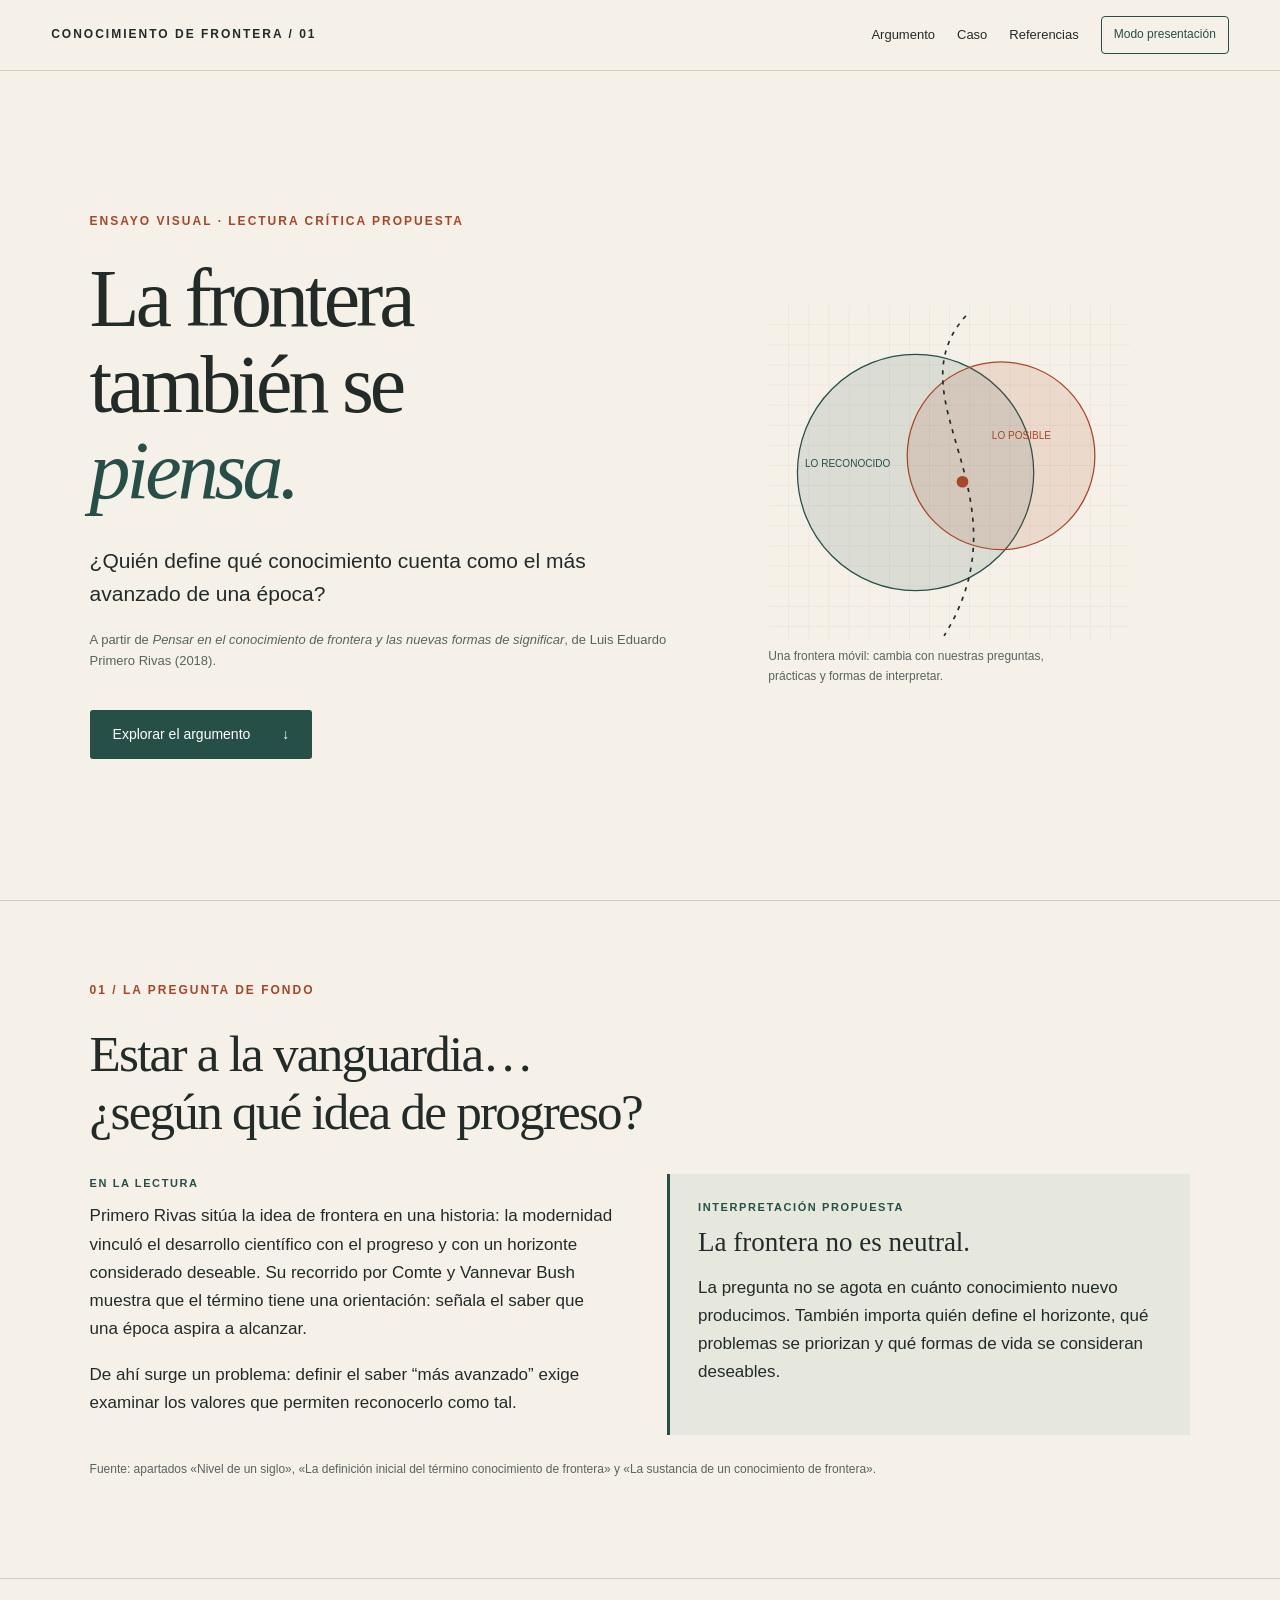
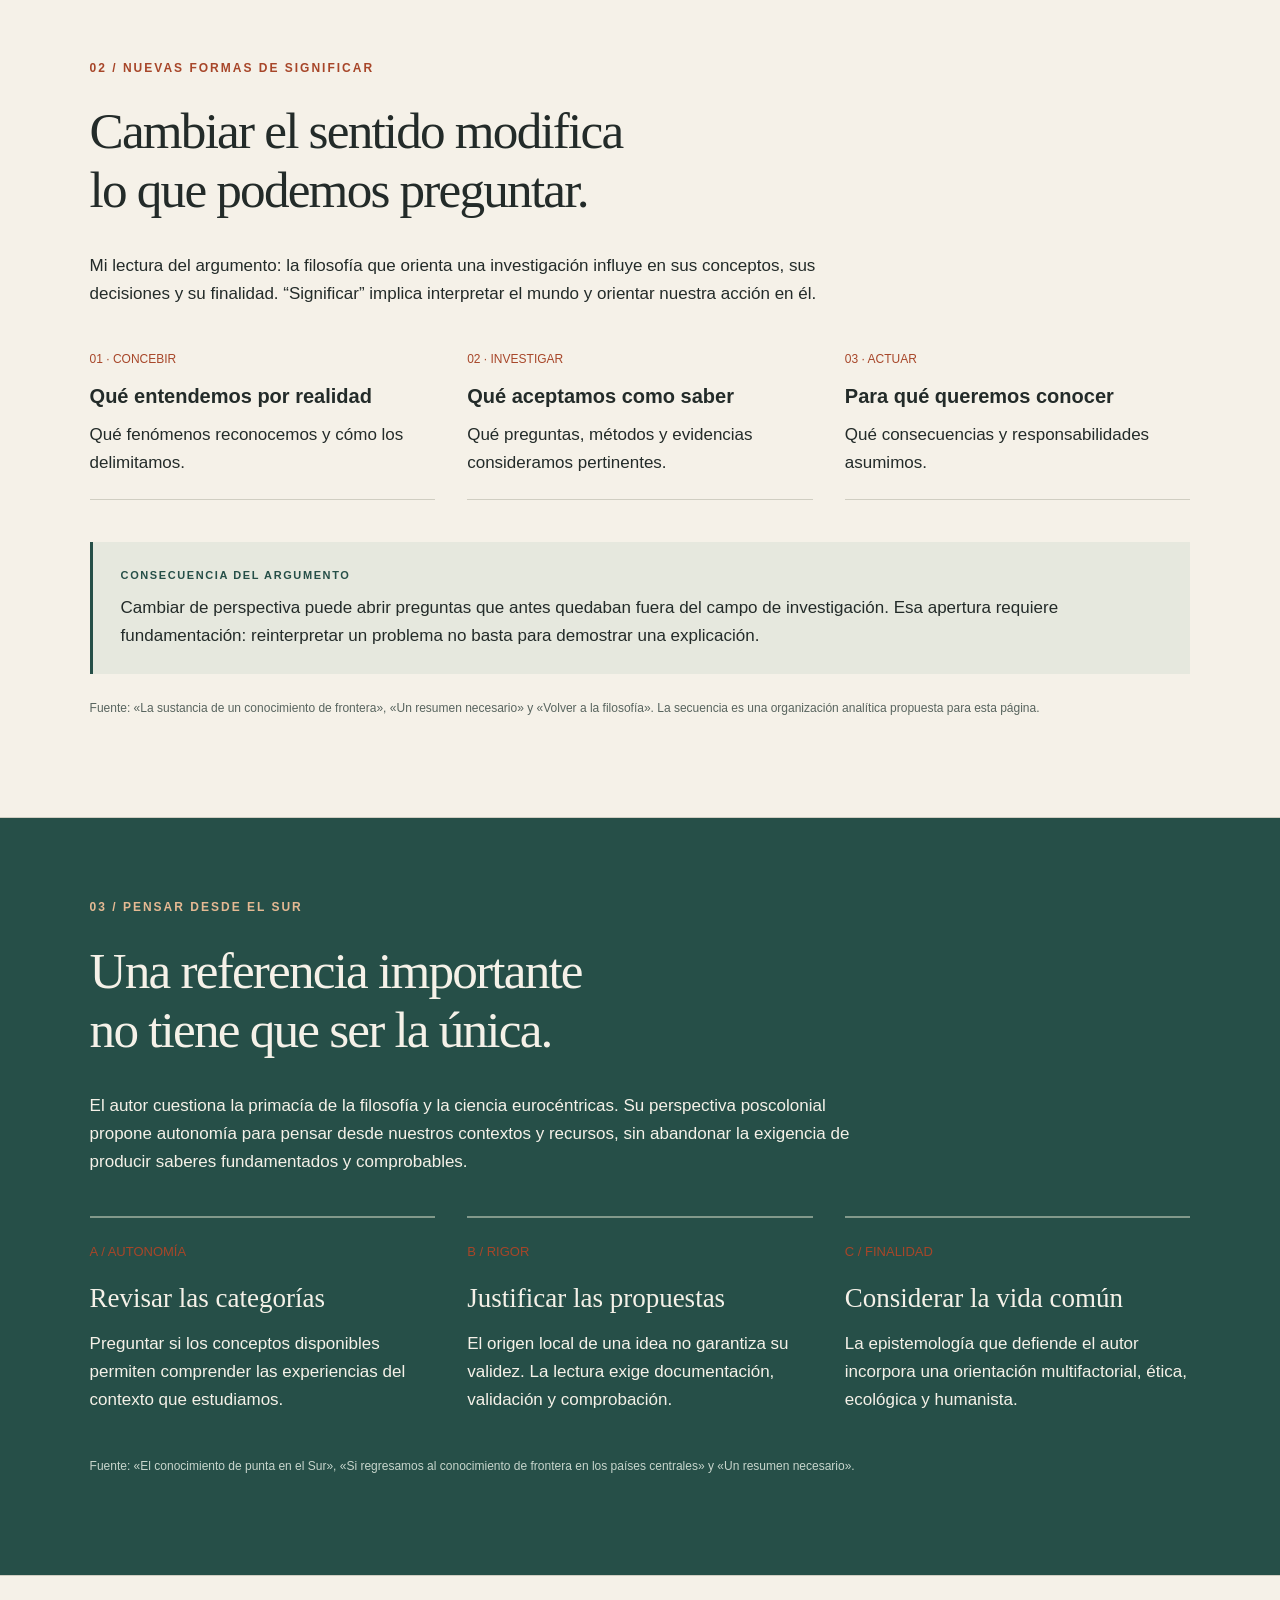
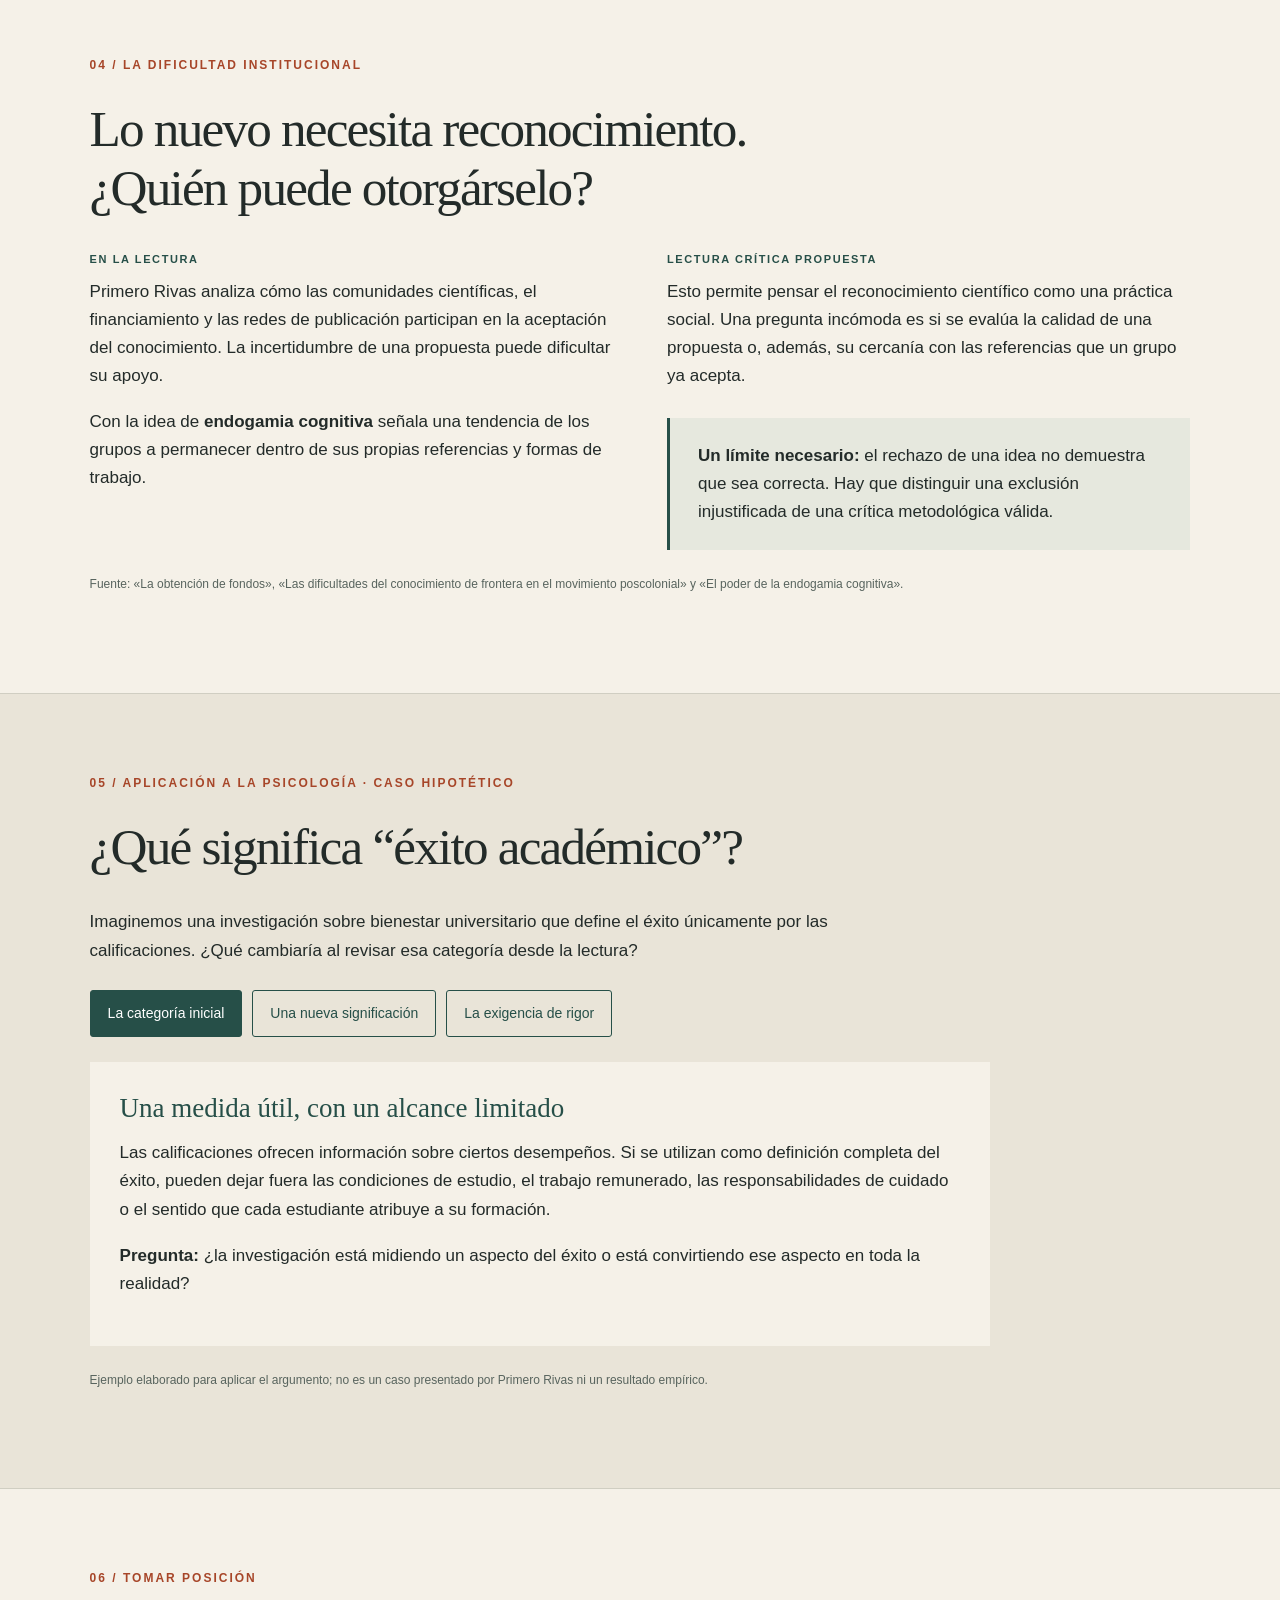
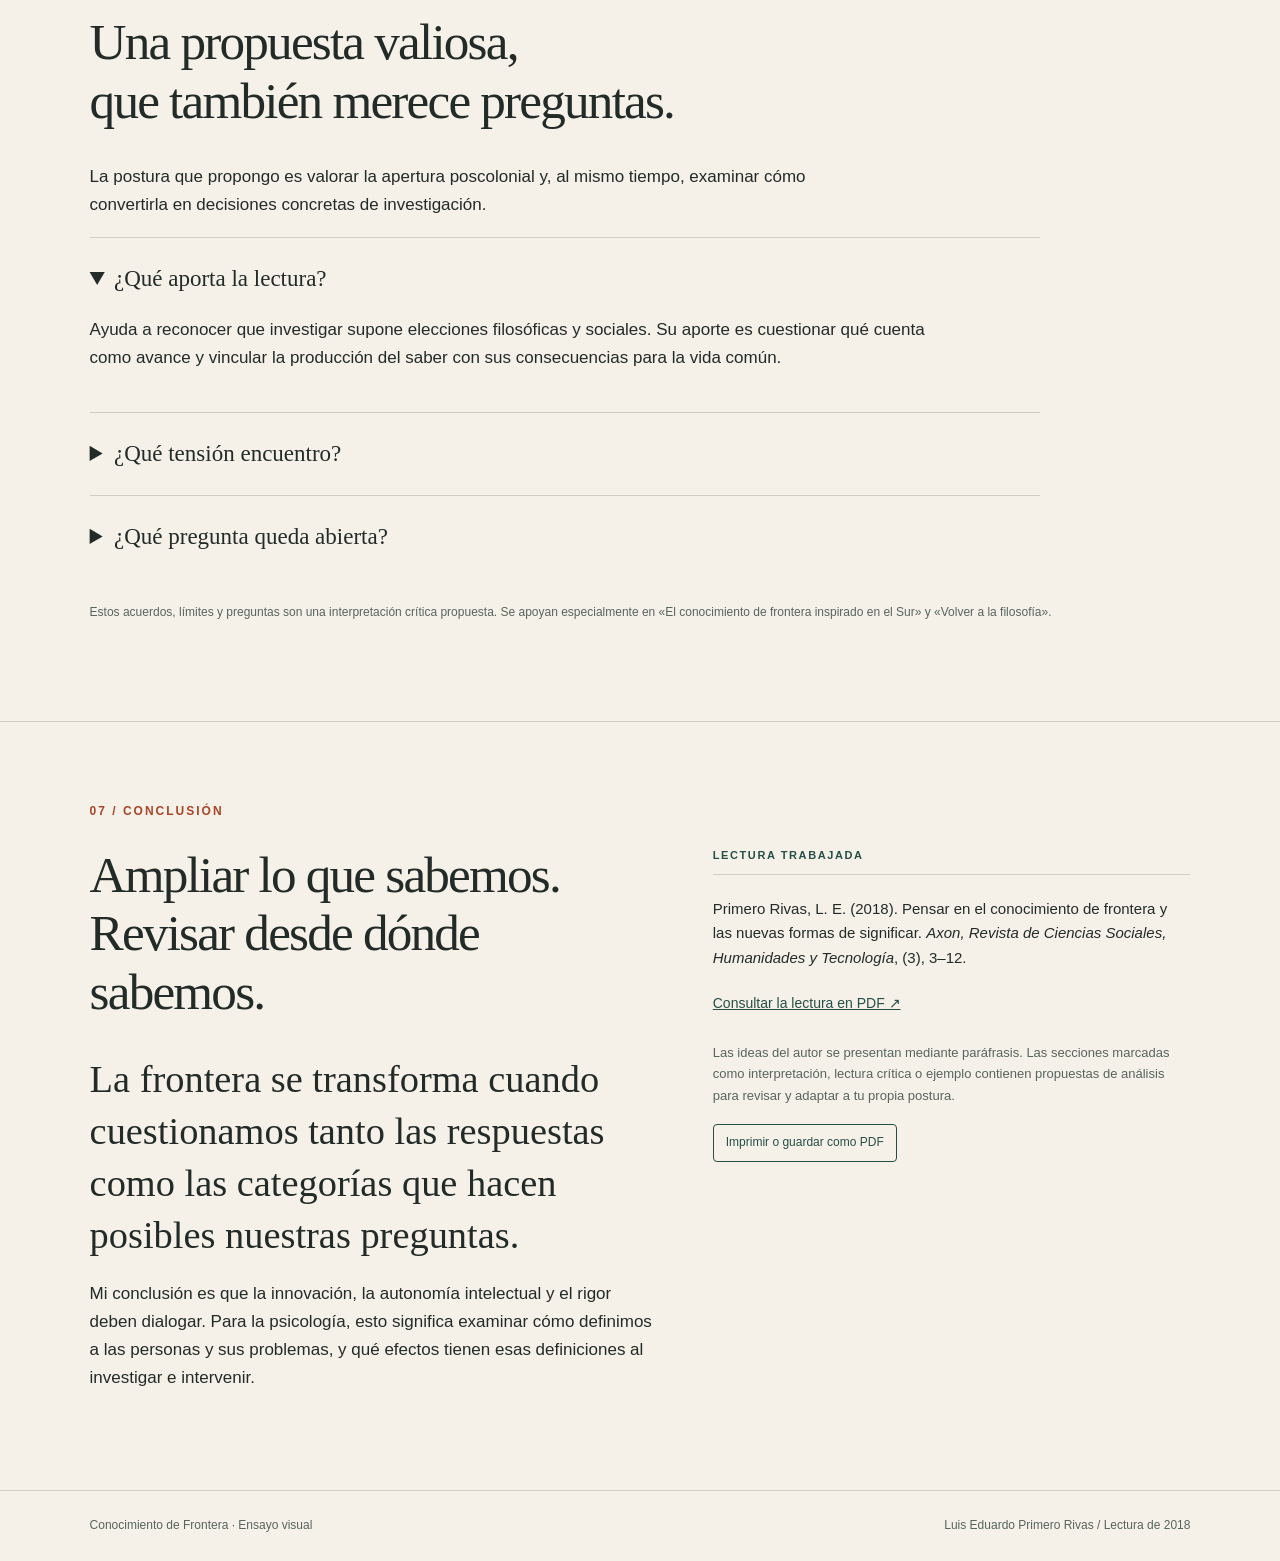
==== index.html @ 8c92943c "Add files via upload" ====
<!doctype html>
<html lang="es">
<head>
<meta charset="utf-8"><meta name="viewport" content="width=device-width,initial-scale=1">
<meta name="description" content="Ensayo visual y lectura crítica del artículo de Luis Eduardo Primero Rivas sobre el conocimiento de frontera y las nuevas formas de significar.">
<title>La frontera también se piensa · Conocimiento de Frontera</title>
<style>
:root{--paper:#f5f1e8;--ink:#232b29;--green:#264f48;--rust:#a74629;--line:#d0cec2;--muted:#58645e}*{box-sizing:border-box}html{scroll-behavior:smooth;scroll-padding-top:85px}body{margin:0;background:var(--paper);color:var(--ink);font-family:Arial,Helvetica,sans-serif;font-size:17px;line-height:1.65}button,a{-webkit-tap-highlight-color:transparent}a{color:inherit}button{font:inherit;cursor:pointer}button:focus-visible,a:focus-visible,summary:focus-visible{outline:3px solid var(--rust);outline-offset:5px}header{position:sticky;top:0;z-index:10;background:var(--paper);border-bottom:1px solid var(--line);padding:16px 4vw;display:flex;align-items:center;justify-content:space-between;gap:20px}.brand{font-size:12px;text-transform:uppercase;letter-spacing:2px;text-decoration:none;font-weight:bold}nav{display:flex;gap:22px;align-items:center;font-size:13px}nav a{text-decoration:none}nav a:hover{text-decoration:underline}button.small{border:1px solid var(--green);border-radius:4px;background:transparent;color:var(--green);font-size:12px;padding:8px 12px}main{max-width:1400px;margin:auto}section{padding:80px 7vw;border-bottom:1px solid var(--line);position:relative}.eyebrow{font-size:12px;letter-spacing:2px;text-transform:uppercase;color:var(--rust);font-weight:bold;margin:0 0 24px}.hero{display:grid;grid-template-columns:1.2fr 1fr;gap:40px;min-height:calc(100vh - 70px);align-items:center}.hero h1{font-family:Georgia,serif;font-size:clamp(56px,6.4vw,94px);font-weight:normal;letter-spacing:-4px;line-height:1.05;margin:0 0 30px}.hero h1 em{color:var(--green)}.lead{font-size:21px;line-height:1.6;max-width:650px}.meta{font-size:13px;color:var(--muted);max-width:620px}.start{display:inline-flex;align-items:center;gap:32px;text-decoration:none;background:var(--green);color:white;padding:13px 23px;border-radius:3px;margin-top:20px;font-size:14px}.visual{position:relative;aspect-ratio:1/1;display:flex;align-items:center;justify-content:center}.visual svg{width:100%;height:auto}.visual figcaption{position:absolute;bottom:0;left:5%;font-size:12px;max-width:280px;color:var(--muted)}h2{font-family:Georgia,serif;font-size:clamp(35px,4vw,57px);font-weight:normal;letter-spacing:-1.8px;line-height:1.15;max-width:900px;margin:0 0 32px}h3{font-family:Georgia,serif;font-weight:normal;font-size:27px;line-height:1.25;margin:0 0 14px}p{margin:0 0 18px}.intro{max-width:760px}.two{display:grid;grid-template-columns:1fr 1fr;gap:54px}.three{display:grid;grid-template-columns:repeat(3,1fr);gap:32px;margin-top:40px}.block{padding-top:23px;border-top:2px solid var(--green)}.block .num{font-size:13px;color:var(--rust);display:block;margin-bottom:20px}.analysis{background:#e6e8de;padding:24px 28px;border-left:3px solid var(--green);margin-top:28px}.tag{font-size:11px;letter-spacing:1.6px;text-transform:uppercase;font-weight:bold;color:var(--green);display:block;margin-bottom:10px}.cite{font-size:12px;color:var(--muted);margin-top:25px}.dark{background:var(--green);color:var(--paper)}.dark .eyebrow,.dark .tag{color:#e5b993}.dark .cite{color:#c7d5cc}.dark h2{max-width:950px}.dark .block{border-color:#82998b}.argument{font-family:Georgia,serif;font-size:clamp(27px,3vw,43px);line-height:1.35;max-width:950px}.flow{display:grid;grid-template-columns:repeat(3,1fr);gap:32px;margin:42px 0}.flow div{border-bottom:1px solid var(--line);padding-bottom:22px}.flow span{display:block;color:var(--rust);font-size:12px;margin-bottom:10px}.flow strong{font-size:20px;display:block;margin-bottom:8px}.case{background:#e9e4d8}.tabs{display:flex;gap:10px;flex-wrap:wrap;margin:25px 0}.tabs button{border:1px solid var(--green);background:transparent;padding:11px 17px;color:var(--green);border-radius:3px;font-size:14px}.tabs button[aria-selected=true]{background:var(--green);color:white}.panel{background:var(--paper);padding:30px;min-height:225px;max-width:900px}.panel h3{color:var(--green)}details{border-top:1px solid var(--line);padding:22px 0;max-width:950px}summary{cursor:pointer;font-family:Georgia,serif;font-size:23px}details p{margin-top:18px;max-width:850px}.closing{display:grid;grid-template-columns:1.2fr 1fr;gap:50px}.reference{font-size:15px;border-top:1px solid var(--line);padding-top:22px}.download{font-size:14px;color:var(--green)}footer{padding:25px 7vw;display:flex;justify-content:space-between;font-size:12px;color:var(--muted)}.controls{position:fixed;bottom:20px;right:22px;display:none;align-items:center;gap:15px;background:var(--ink);color:white;padding:8px;border-radius:5px;z-index:20;font-size:13px}.controls button{background:transparent;color:white;border:1px solid #65726b;padding:6px 12px;border-radius:3px}.presentation section{display:none;min-height:calc(100vh - 70px);border-bottom:0}.presentation section.active{display:block}.presentation section.hero.active{display:grid}.presentation .controls{display:flex}.presentation footer{display:none}@media(max-width:800px){header{padding:12px 5vw}nav a{display:none}.hero,.two,.three,.flow,.closing{grid-template-columns:1fr}.hero{padding-top:50px;gap:12px}.hero h1{letter-spacing:-2px}.visual{max-width:340px;margin:0 auto;width:100%}section{padding:55px 6vw}.three,.two{gap:27px}.flow{gap:18px}.lead{font-size:19px}.presentation section.hero.active{display:block}.presentation section{padding-bottom:100px}h2{letter-spacing:-1px}footer{display:block}footer span{display:block}}@media(prefers-reduced-motion:reduce){html{scroll-behavior:auto}}@media print{header,.controls,.tabs,footer,.start{display:none!important}section,.presentation section{display:block!important;min-height:0;break-inside:avoid;padding:25px 0;background:white!important;color:black!important}.hero,.presentation section.hero.active{display:block!important}.visual{display:none}body{background:white;font-size:12pt}.panel{min-height:0}.dark .cite,.dark .eyebrow{color:black}h1{font-size:40pt!important}h2{font-size:26pt}details p{display:block}.closing{display:block}}
</style>
</head>
<body>
<header><a class="brand" href="#inicio">Conocimiento de Frontera / 01</a><nav aria-label="Navegación principal"><a href="#pregunta">Argumento</a><a href="#caso">Caso</a><a href="#cierre">Referencias</a><button class="small" id="mode" aria-pressed="false">Modo presentación</button></nav></header>
<main>
<section class="hero active" id="inicio" aria-labelledby="title"><div><p class="eyebrow">Ensayo visual · Lectura crítica propuesta</p><h1 id="title">La frontera<br>también se<br><em>piensa.</em></h1><p class="lead">¿Quién define qué conocimiento cuenta como el más avanzado de una época?</p><p class="meta">A partir de <em>Pensar en el conocimiento de frontera y las nuevas formas de significar</em>, de Luis Eduardo Primero Rivas (2018).</p><a class="start" href="#pregunta">Explorar el argumento <span aria-hidden="true">↓</span></a></div><figure class="visual"><svg viewBox="0 0 480 480" role="img" aria-label="Dos campos de conocimiento se superponen y atraviesan una frontera móvil"><defs><pattern id="grid" width="24" height="24" patternUnits="userSpaceOnUse"><path d="M 24 0 L 0 0 0 24" fill="none" stroke="#d9d5ca" stroke-width=".8"/></pattern></defs><rect x="25" y="25" width="430" height="400" fill="url(#grid)"/><circle cx="200" cy="225" r="141" fill="#264f48" fill-opacity=".12" stroke="#264f48" stroke-width="1.5"/><circle cx="302" cy="205" r="112" fill="#a74629" fill-opacity=".14" stroke="#a74629" stroke-width="1.5"/><path d="M260 38 C170 138 338 252 234 420" fill="none" stroke="#232b29" stroke-width="2" stroke-dasharray="5 7"/><circle cx="256" cy="236" r="7" fill="#a74629"/><text x="68" y="218" font-family="Arial" font-size="12" fill="#264f48">LO RECONOCIDO</text><text x="291" y="185" font-family="Arial" font-size="12" fill="#a74629">LO POSIBLE</text></svg><figcaption>Una frontera móvil: cambia con nuestras preguntas, prácticas y formas de interpretar.</figcaption></figure></section>
<section id="pregunta"><p class="eyebrow">01 / La pregunta de fondo</p><h2>Estar a la vanguardia…<br>¿según qué idea de progreso?</h2><div class="two"><div><span class="tag">En la lectura</span><p>Primero Rivas sitúa la idea de frontera en una historia: la modernidad vinculó el desarrollo científico con el progreso y con un horizonte considerado deseable. Su recorrido por Comte y Vannevar Bush muestra que el término tiene una orientación: señala el saber que una época aspira a alcanzar.</p><p>De ahí surge un problema: definir el saber “más avanzado” exige examinar los valores que permiten reconocerlo como tal.</p></div><div class="analysis" style="margin-top:0"><span class="tag">Interpretación propuesta</span><h3>La frontera no es neutral.</h3><p>La pregunta no se agota en cuánto conocimiento nuevo producimos. También importa quién define el horizonte, qué problemas se priorizan y qué formas de vida se consideran deseables.</p></div></div><p class="cite">Fuente: apartados «Nivel de un siglo», «La definición inicial del término conocimiento de frontera» y «La sustancia de un conocimiento de frontera».</p></section>
<section id="significar"><p class="eyebrow">02 / Nuevas formas de significar</p><h2>Cambiar el sentido modifica<br>lo que podemos preguntar.</h2><p class="intro">Mi lectura del argumento: la filosofía que orienta una investigación influye en sus conceptos, sus decisiones y su finalidad. “Significar” implica interpretar el mundo y orientar nuestra acción en él.</p><div class="flow"><div><span>01 · CONCEBIR</span><strong>Qué entendemos por realidad</strong>Qué fenómenos reconocemos y cómo los delimitamos.</div><div><span>02 · INVESTIGAR</span><strong>Qué aceptamos como saber</strong>Qué preguntas, métodos y evidencias consideramos pertinentes.</div><div><span>03 · ACTUAR</span><strong>Para qué queremos conocer</strong>Qué consecuencias y responsabilidades asumimos.</div></div><div class="analysis"><span class="tag">Consecuencia del argumento</span><p style="margin:0">Cambiar de perspectiva puede abrir preguntas que antes quedaban fuera del campo de investigación. Esa apertura requiere fundamentación: reinterpretar un problema no basta para demostrar una explicación.</p></div><p class="cite">Fuente: «La sustancia de un conocimiento de frontera», «Un resumen necesario» y «Volver a la filosofía». La secuencia es una organización analítica propuesta para esta página.</p></section>
<section class="dark" id="sur"><p class="eyebrow">03 / Pensar desde el Sur</p><h2>Una referencia importante<br>no tiene que ser la única.</h2><p class="intro">El autor cuestiona la primacía de la filosofía y la ciencia eurocéntricas. Su perspectiva poscolonial propone autonomía para pensar desde nuestros contextos y recursos, sin abandonar la exigencia de producir saberes fundamentados y comprobables.</p><div class="three"><div class="block"><span class="num">A / AUTONOMÍA</span><h3>Revisar las categorías</h3><p>Preguntar si los conceptos disponibles permiten comprender las experiencias del contexto que estudiamos.</p></div><div class="block"><span class="num">B / RIGOR</span><h3>Justificar las propuestas</h3><p>El origen local de una idea no garantiza su validez. La lectura exige documentación, validación y comprobación.</p></div><div class="block"><span class="num">C / FINALIDAD</span><h3>Considerar la vida común</h3><p>La epistemología que defiende el autor incorpora una orientación multifactorial, ética, ecológica y humanista.</p></div></div><p class="cite">Fuente: «El conocimiento de punta en el Sur», «Si regresamos al conocimiento de frontera en los países centrales» y «Un resumen necesario».</p></section>
<section id="poder"><p class="eyebrow">04 / La dificultad institucional</p><h2>Lo nuevo necesita reconocimiento.<br>¿Quién puede otorgárselo?</h2><div class="two"><div><span class="tag">En la lectura</span><p>Primero Rivas analiza cómo las comunidades científicas, el financiamiento y las redes de publicación participan en la aceptación del conocimiento. La incertidumbre de una propuesta puede dificultar su apoyo.</p><p>Con la idea de <strong>endogamia cognitiva</strong> señala una tendencia de los grupos a permanecer dentro de sus propias referencias y formas de trabajo.</p></div><div><span class="tag">Lectura crítica propuesta</span><p>Esto permite pensar el reconocimiento científico como una práctica social. Una pregunta incómoda es si se evalúa la calidad de una propuesta o, además, su cercanía con las referencias que un grupo ya acepta.</p><div class="analysis"><p style="margin:0"><strong>Un límite necesario:</strong> el rechazo de una idea no demuestra que sea correcta. Hay que distinguir una exclusión injustificada de una crítica metodológica válida.</p></div></div></div><p class="cite">Fuente: «La obtención de fondos», «Las dificultades del conocimiento de frontera en el movimiento poscolonial» y «El poder de la endogamia cognitiva».</p></section>
<section class="case" id="caso"><p class="eyebrow">05 / Aplicación a la psicología · Caso hipotético</p><h2>¿Qué significa “éxito académico”?</h2><p class="intro">Imaginemos una investigación sobre bienestar universitario que define el éxito únicamente por las calificaciones. ¿Qué cambiaría al revisar esa categoría desde la lectura?</p><div class="tabs" role="tablist" aria-label="Perspectivas para analizar el caso"><button role="tab" id="tab-0" aria-selected="true" aria-controls="case-panel" data-tab="0">La categoría inicial</button><button role="tab" id="tab-1" aria-selected="false" aria-controls="case-panel" tabindex="-1" data-tab="1">Una nueva significación</button><button role="tab" id="tab-2" aria-selected="false" aria-controls="case-panel" tabindex="-1" data-tab="2">La exigencia de rigor</button></div><div class="panel" id="case-panel" role="tabpanel" aria-labelledby="tab-0" tabindex="0"><h3>Una medida útil, con un alcance limitado</h3><p>Las calificaciones ofrecen información sobre ciertos desempeños. Si se utilizan como definición completa del éxito, pueden dejar fuera las condiciones de estudio, el trabajo remunerado, las responsabilidades de cuidado o el sentido que cada estudiante atribuye a su formación.</p><p><strong>Pregunta:</strong> ¿la investigación está midiendo un aspecto del éxito o está convirtiendo ese aspecto en toda la realidad?</p></div><p class="cite">Ejemplo elaborado para aplicar el argumento; no es un caso presentado por Primero Rivas ni un resultado empírico.</p></section>
<section id="critica"><p class="eyebrow">06 / Tomar posición</p><h2>Una propuesta valiosa,<br>que también merece preguntas.</h2><p class="intro">La postura que propongo es valorar la apertura poscolonial y, al mismo tiempo, examinar cómo convertirla en decisiones concretas de investigación.</p><details open><summary>¿Qué aporta la lectura?</summary><p>Ayuda a reconocer que investigar supone elecciones filosóficas y sociales. Su aporte es cuestionar qué cuenta como avance y vincular la producción del saber con sus consecuencias para la vida común.</p></details><details><summary>¿Qué tensión encuentro?</summary><p>La oposición entre eurocentrismo y perspectiva poscolonial puede ser útil para señalar relaciones de poder. Sin embargo, conviene preguntarse si describe toda la diversidad de prácticas científicas. El origen geográfico de una propuesta no basta para establecer su rigor ni su responsabilidad ética.</p></details><details><summary>¿Qué pregunta queda abierta?</summary><p>¿Cómo traducir una epistemología multifactorial y humanista en criterios observables para elegir métodos, evaluar resultados y justificar una intervención psicológica? La orientación ética debe acompañarse de procedimientos explícitos.</p></details><p class="cite">Estos acuerdos, límites y preguntas son una interpretación crítica propuesta. Se apoyan especialmente en «El conocimiento de frontera inspirado en el Sur» y «Volver a la filosofía».</p></section>
<section id="cierre"><p class="eyebrow">07 / Conclusión</p><div class="closing"><div><h2>Ampliar lo que sabemos.<br>Revisar desde dónde sabemos.</h2><p class="argument">La frontera se transforma cuando cuestionamos tanto las respuestas como las categorías que hacen posibles nuestras preguntas.</p><p>Mi conclusión es que la innovación, la autonomía intelectual y el rigor deben dialogar. Para la psicología, esto significa examinar cómo definimos a las personas y sus problemas, y qué efectos tienen esas definiciones al investigar e intervenir.</p></div><div><span class="tag">Lectura trabajada</span><p class="reference">Primero Rivas, L. E. (2018). Pensar en el conocimiento de frontera y las nuevas formas de significar. <em>Axon, Revista de Ciencias Sociales, Humanidades y Tecnología</em>, (3), 3–12.</p><a class="download" href="lectura-primero-rivas.pdf" target="_blank" rel="noopener">Consultar la lectura en PDF ↗</a><p class="meta" style="margin-top:25px">Las ideas del autor se presentan mediante paráfrasis. Las secciones marcadas como interpretación, lectura crítica o ejemplo contienen propuestas de análisis para revisar y adaptar a tu propia postura.</p><button class="small" onclick="window.print()">Imprimir o guardar como PDF</button></div></div></section>
</main><footer><span>Conocimiento de Frontera · Ensayo visual</span><span>Luis Eduardo Primero Rivas / Lectura de 2018</span></footer>
<div class="controls" aria-label="Controles de presentación"><button id="prev" aria-label="Sección anterior">←</button><span id="counter" aria-live="polite">1 / 8</span><button id="next" aria-label="Sección siguiente">→</button></div>
<script>
const sections=[...document.querySelectorAll('main>section')];let current=0;const mode=document.getElementById('mode');function show(i){current=Math.max(0,Math.min(sections.length-1,i));sections.forEach((s,n)=>s.classList.toggle('active',n===current));document.getElementById('counter').textContent=`${current+1} / ${sections.length}`;document.getElementById('prev').disabled=current===0;document.getElementById('next').disabled=current===sections.length-1;if(document.body.classList.contains('presentation'))window.scrollTo(0,0)}mode.addEventListener('click',()=>{const on=!document.body.classList.contains('presentation');if(on){let near=0;sections.forEach((s,n)=>{if(s.getBoundingClientRect().top<150)near=n});current=near}document.body.classList.toggle('presentation',on);mode.setAttribute('aria-pressed',String(on));mode.textContent=on?'Modo lectura':'Modo presentación';show(current);if(!on)sections[current].scrollIntoView()});document.getElementById('prev').onclick=()=>show(current-1);document.getElementById('next').onclick=()=>show(current+1);document.querySelectorAll('a[href^="#"]').forEach(a=>a.addEventListener('click',e=>{if(document.body.classList.contains('presentation')){const n=sections.findIndex(s=>'#'+s.id===a.getAttribute('href'));if(n>=0){e.preventDefault();show(n)}}}));document.addEventListener('keydown',e=>{if(!document.body.classList.contains('presentation')||e.target.closest('button,[role="tablist"],summary,input,textarea'))return;if(e.key==='ArrowRight'){e.preventDefault();show(current+1)}if(e.key==='ArrowLeft'){e.preventDefault();show(current-1)}if(e.key==='Escape')mode.click()});
const cases=[['Una medida útil, con un alcance limitado','Las calificaciones ofrecen información sobre ciertos desempeños. Si se utilizan como definición completa del éxito, pueden dejar fuera las condiciones de estudio, el trabajo remunerado, las responsabilidades de cuidado o el sentido que cada estudiante atribuye a su formación.','¿la investigación está midiendo un aspecto del éxito o está convirtiendo ese aspecto en toda la realidad?'],['Ampliar la categoría cambia la investigación','Una perspectiva situada podría examinar el rendimiento junto con las trayectorias, los apoyos disponibles, el bienestar y los proyectos de vida. Esto requiere escuchar a los estudiantes y explicitar qué relación tienen esas dimensiones con el problema.','¿qué experiencias se vuelven visibles cuando revisamos la definición de éxito?'],['Una perspectiva más amplia debe demostrar su utilidad','Incorporar más dimensiones exige definirlas, justificar los instrumentos y explicar cómo se analizarán. Escuchar experiencias locales y evaluar evidencias pueden formar parte de una misma investigación rigurosa.','¿cómo comprobaríamos que la nueva definición comprende mejor el fenómeno?']];const tabs=[...document.querySelectorAll('[data-tab]')];function selectTab(i){tabs.forEach((t,n)=>{t.setAttribute('aria-selected',String(n===i));t.tabIndex=n===i?0:-1});const p=document.getElementById('case-panel');p.setAttribute('aria-labelledby',`tab-${i}`);p.replaceChildren();const h=document.createElement('h3');h.textContent=cases[i][0];const body=document.createElement('p');body.textContent=cases[i][1];const question=document.createElement('p');const strong=document.createElement('strong');strong.textContent='Pregunta: ';question.append(strong,document.createTextNode(cases[i][2]));p.append(h,body,question)}tabs.forEach((t,i)=>{t.onclick=()=>selectTab(i);t.onkeydown=e=>{let n=i;if(e.key==='ArrowRight')n=(i+1)%3;else if(e.key==='ArrowLeft')n=(i+2)%3;else if(e.key==='Home')n=0;else if(e.key==='End')n=2;else return;e.preventDefault();selectTab(n);tabs[n].focus()}});show(0);
</script></body></html>
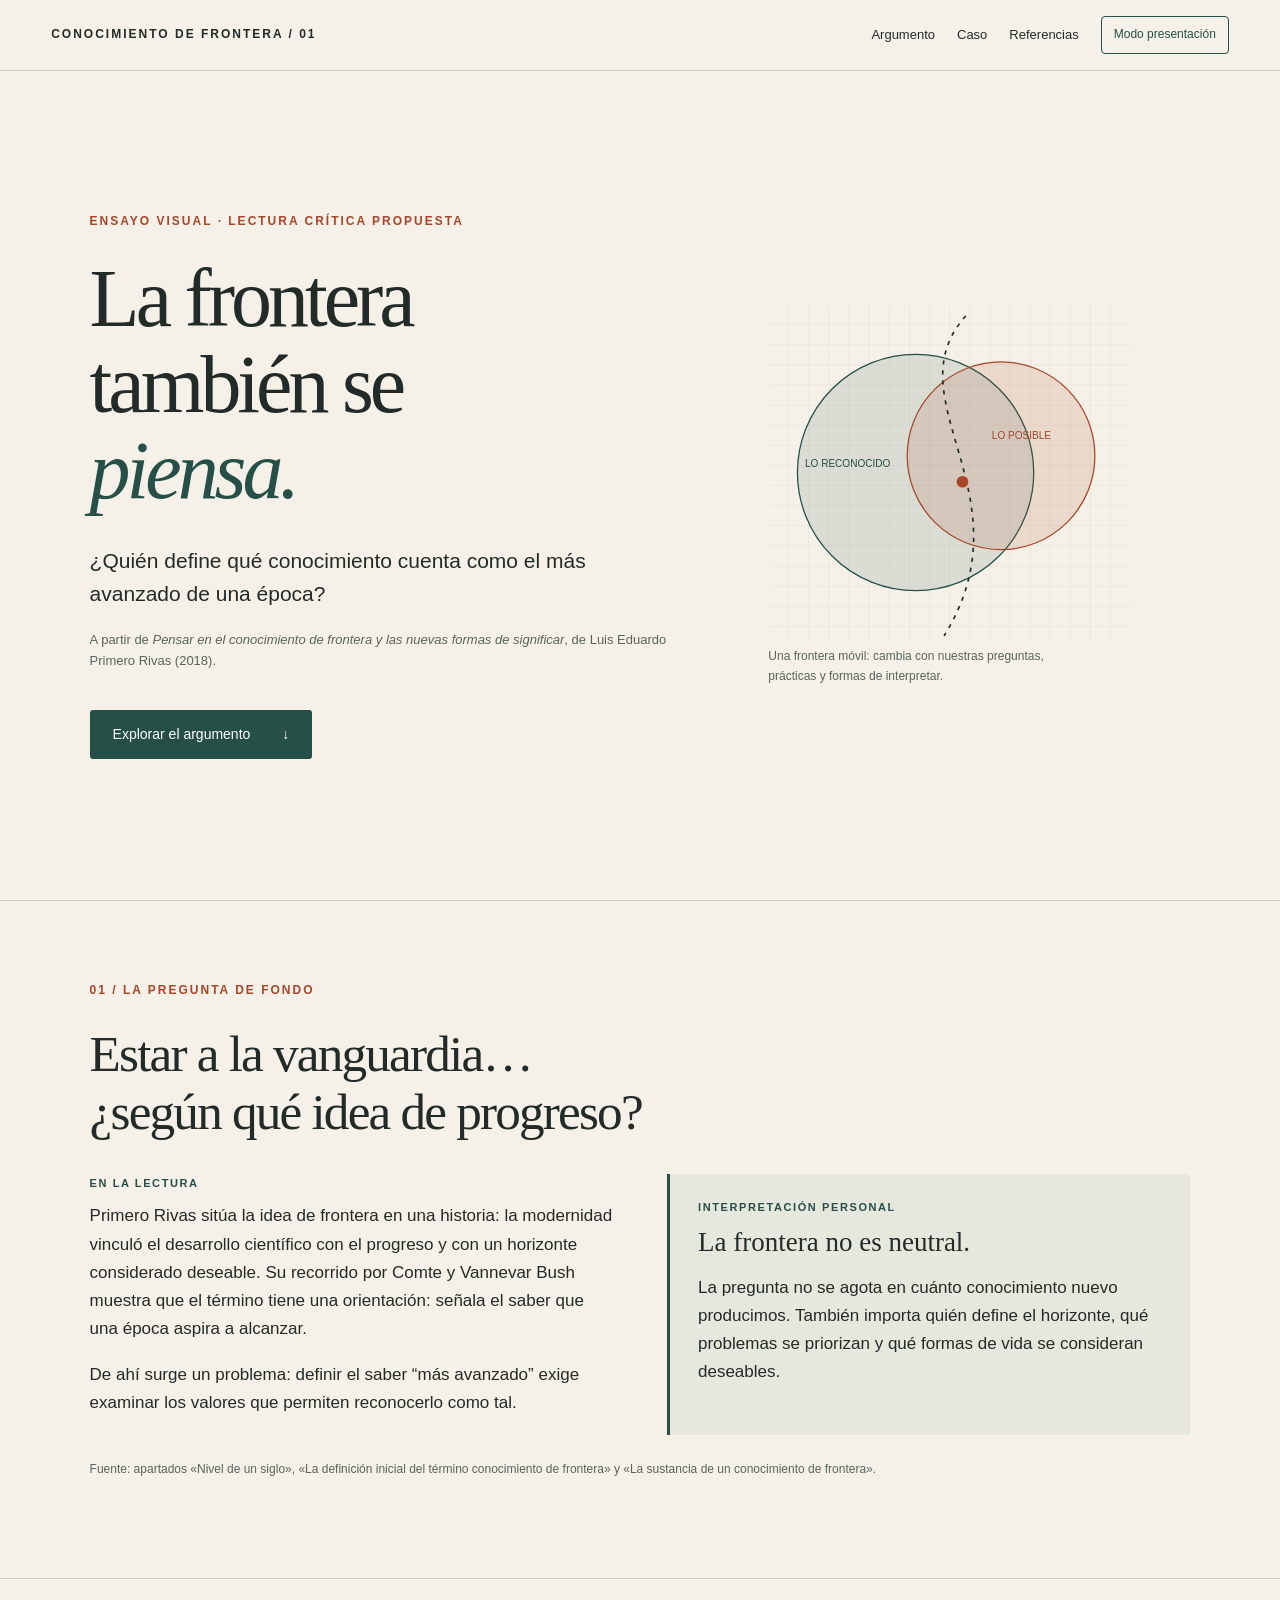
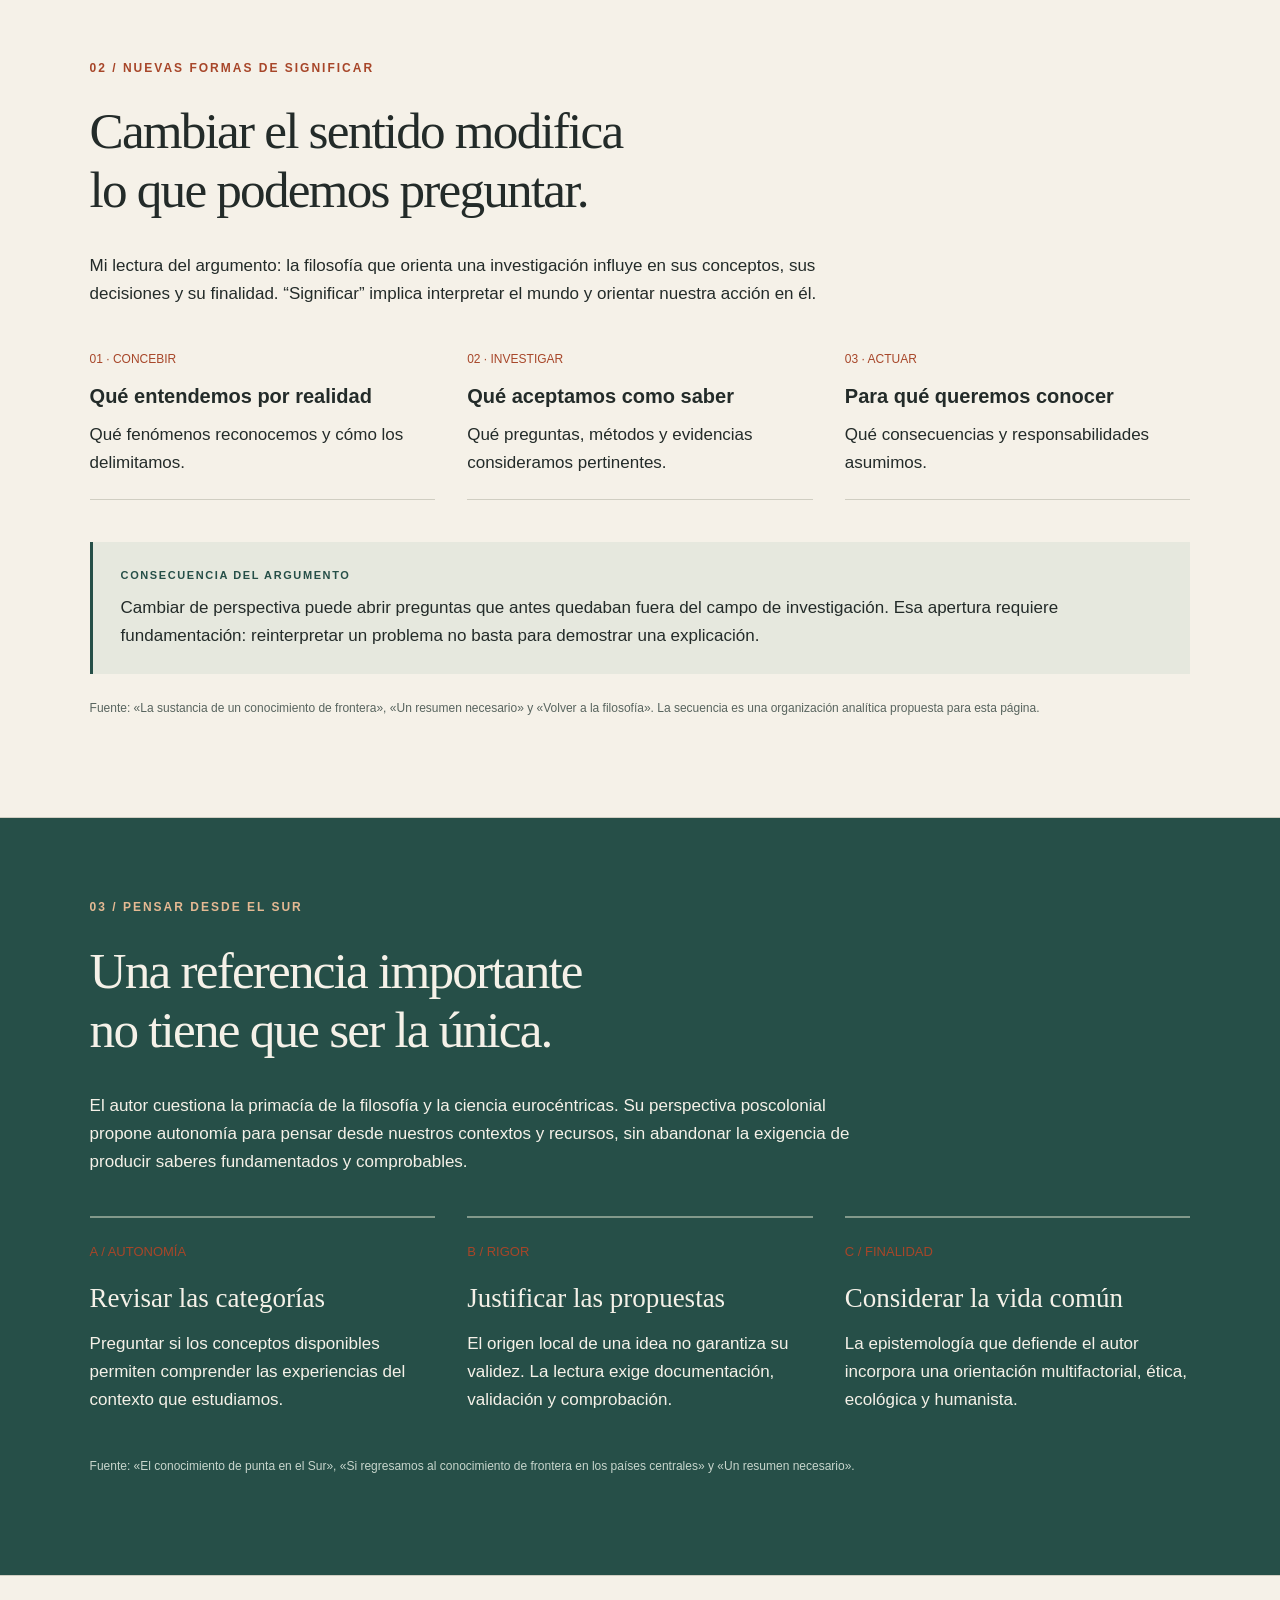
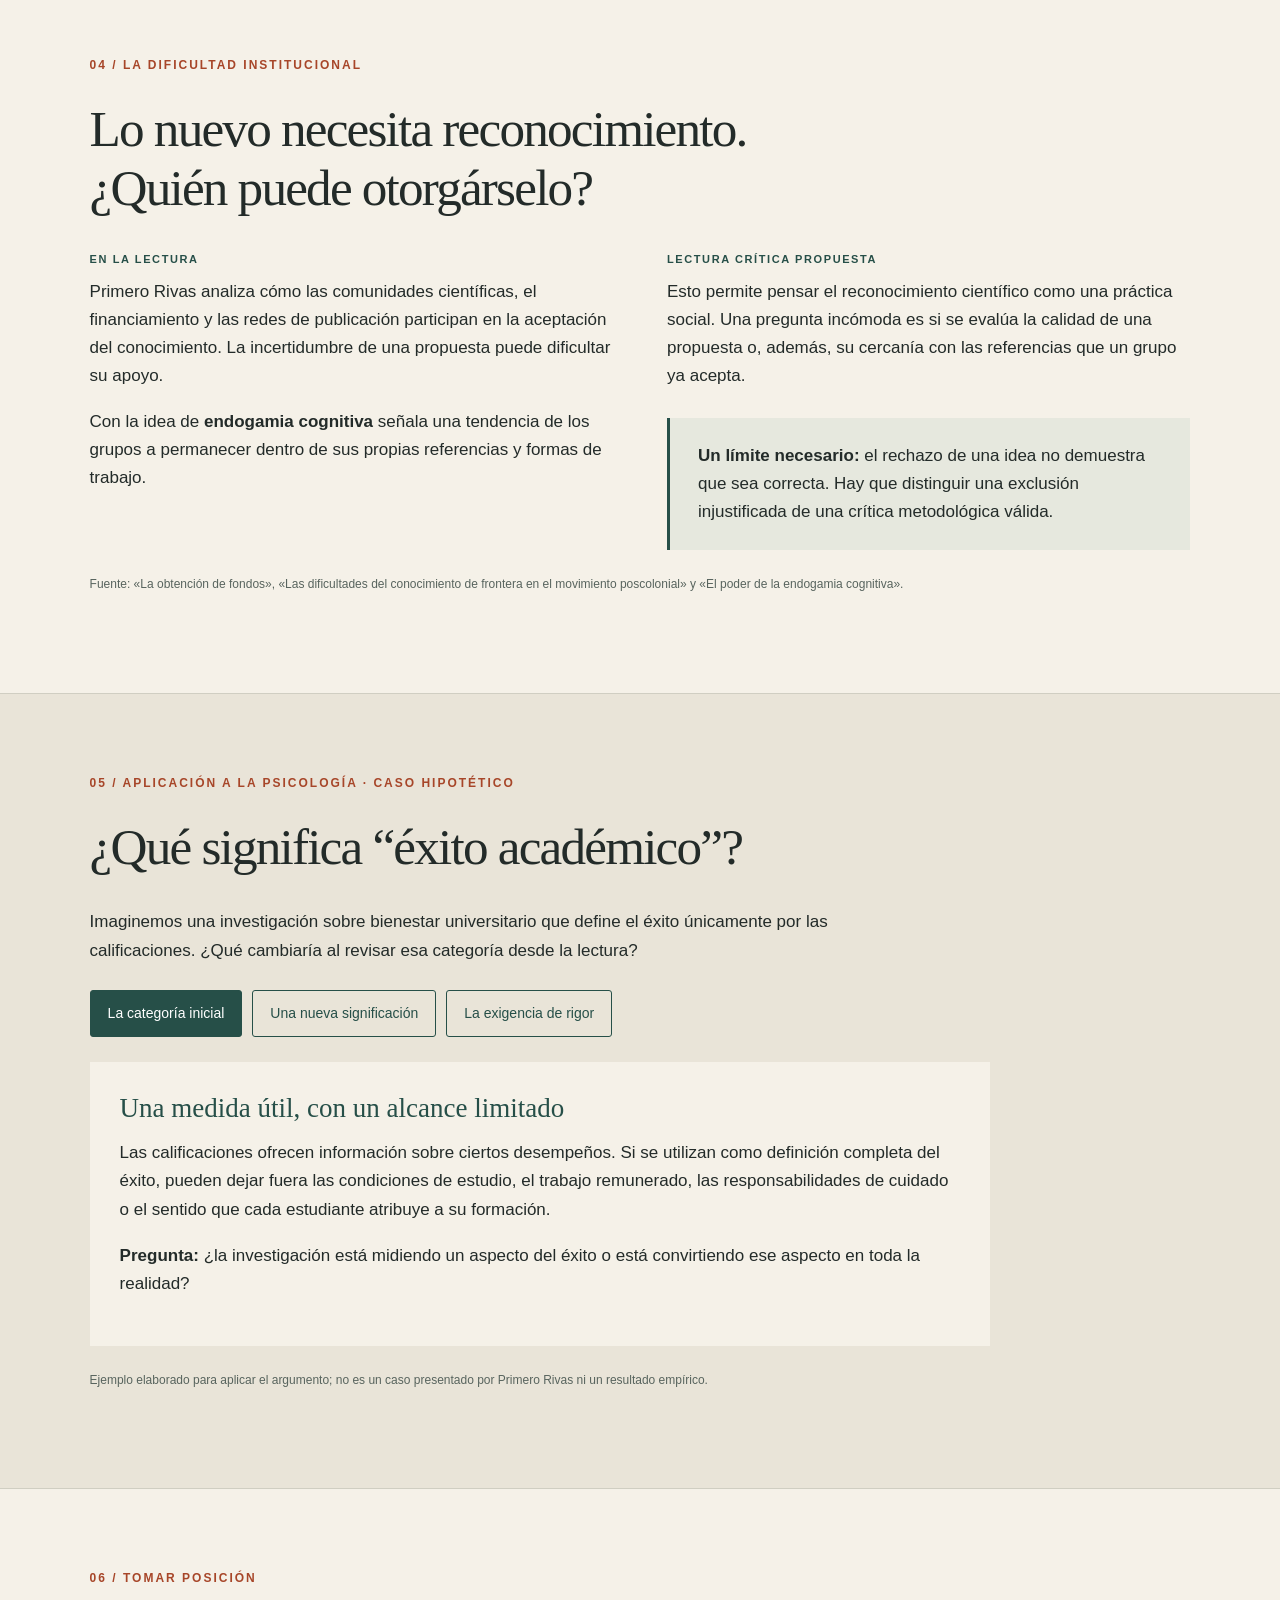
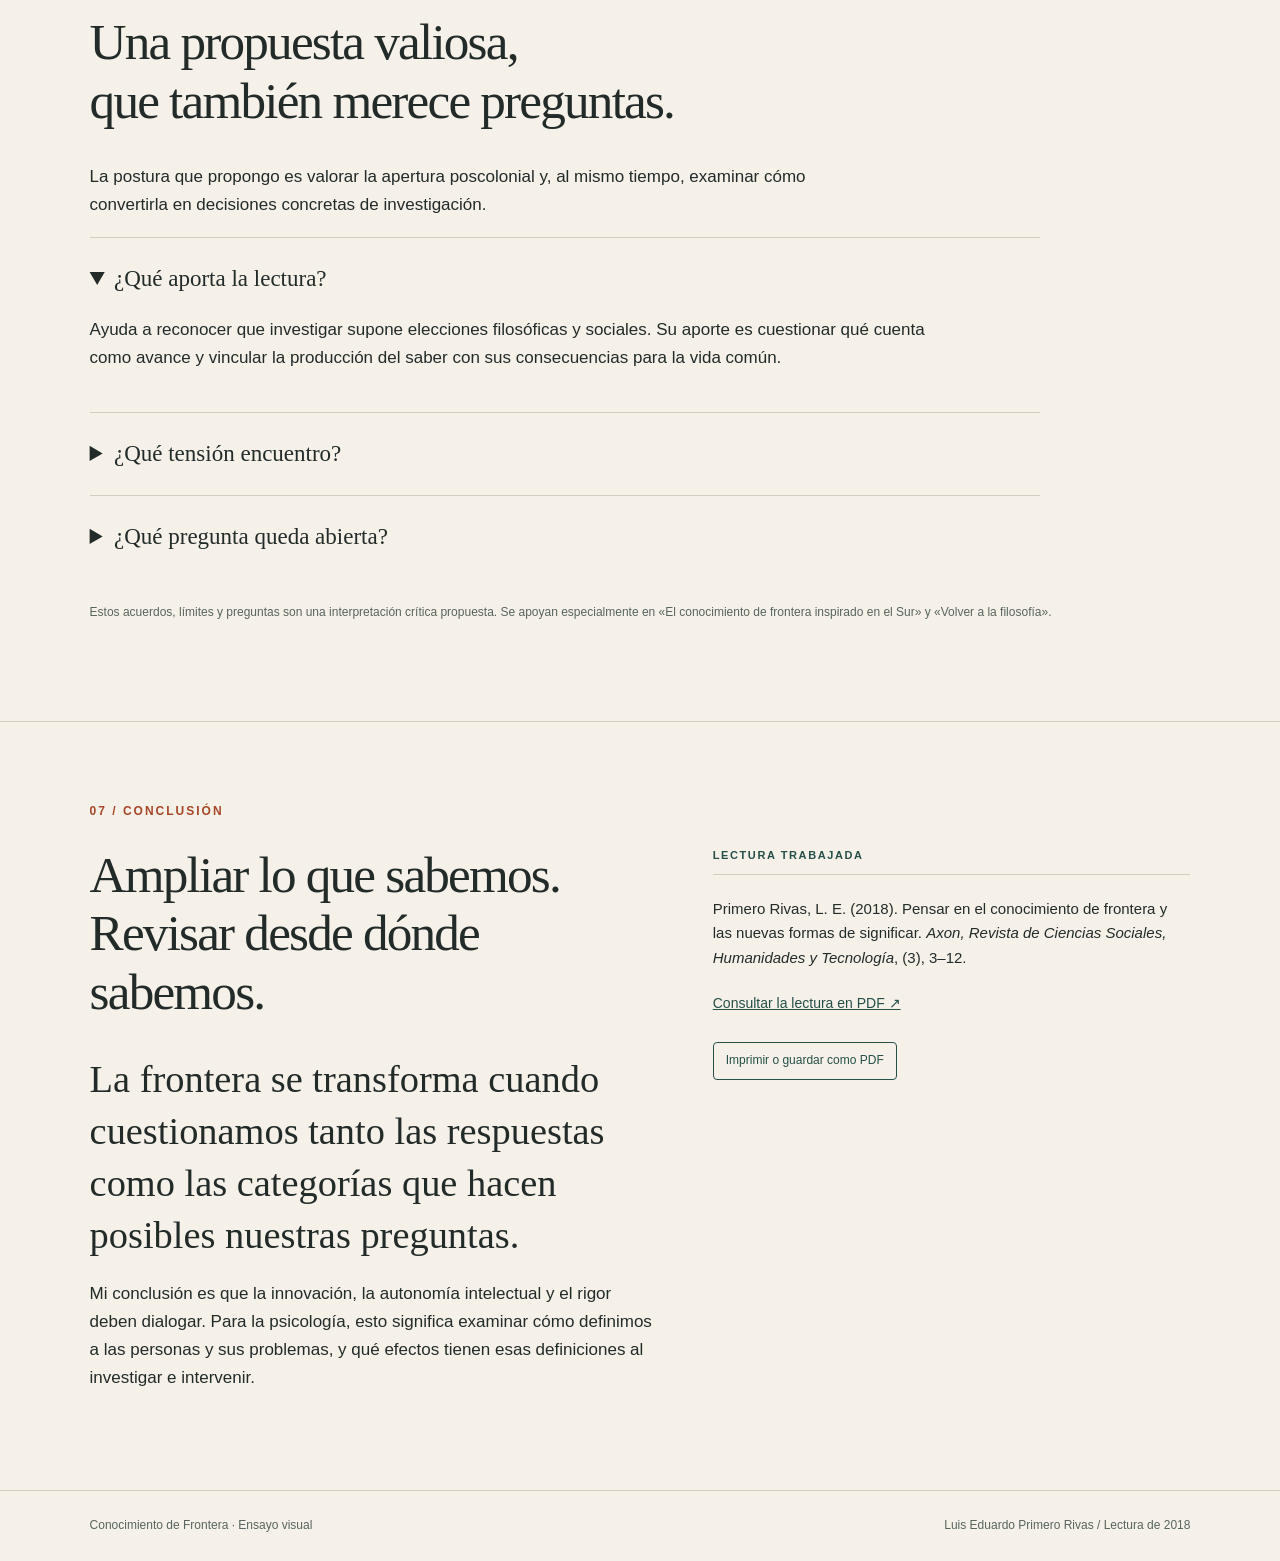
==== commit c3167b6f: "Add conclusion section to index.html Added a new section discussing the conclusion of the visual ess" ====
--- a/index.html
+++ b/index.html
@@ -12,13 +12,13 @@
 <header><a class="brand" href="#inicio">Conocimiento de Frontera / 01</a><nav aria-label="Navegación principal"><a href="#pregunta">Argumento</a><a href="#caso">Caso</a><a href="#cierre">Referencias</a><button class="small" id="mode" aria-pressed="false">Modo presentación</button></nav></header>
 <main>
 <section class="hero active" id="inicio" aria-labelledby="title"><div><p class="eyebrow">Ensayo visual · Lectura crítica propuesta</p><h1 id="title">La frontera<br>también se<br><em>piensa.</em></h1><p class="lead">¿Quién define qué conocimiento cuenta como el más avanzado de una época?</p><p class="meta">A partir de <em>Pensar en el conocimiento de frontera y las nuevas formas de significar</em>, de Luis Eduardo Primero Rivas (2018).</p><a class="start" href="#pregunta">Explorar el argumento <span aria-hidden="true">↓</span></a></div><figure class="visual"><svg viewBox="0 0 480 480" role="img" aria-label="Dos campos de conocimiento se superponen y atraviesan una frontera móvil"><defs><pattern id="grid" width="24" height="24" patternUnits="userSpaceOnUse"><path d="M 24 0 L 0 0 0 24" fill="none" stroke="#d9d5ca" stroke-width=".8"/></pattern></defs><rect x="25" y="25" width="430" height="400" fill="url(#grid)"/><circle cx="200" cy="225" r="141" fill="#264f48" fill-opacity=".12" stroke="#264f48" stroke-width="1.5"/><circle cx="302" cy="205" r="112" fill="#a74629" fill-opacity=".14" stroke="#a74629" stroke-width="1.5"/><path d="M260 38 C170 138 338 252 234 420" fill="none" stroke="#232b29" stroke-width="2" stroke-dasharray="5 7"/><circle cx="256" cy="236" r="7" fill="#a74629"/><text x="68" y="218" font-family="Arial" font-size="12" fill="#264f48">LO RECONOCIDO</text><text x="291" y="185" font-family="Arial" font-size="12" fill="#a74629">LO POSIBLE</text></svg><figcaption>Una frontera móvil: cambia con nuestras preguntas, prácticas y formas de interpretar.</figcaption></figure></section>
-<section id="pregunta"><p class="eyebrow">01 / La pregunta de fondo</p><h2>Estar a la vanguardia…<br>¿según qué idea de progreso?</h2><div class="two"><div><span class="tag">En la lectura</span><p>Primero Rivas sitúa la idea de frontera en una historia: la modernidad vinculó el desarrollo científico con el progreso y con un horizonte considerado deseable. Su recorrido por Comte y Vannevar Bush muestra que el término tiene una orientación: señala el saber que una época aspira a alcanzar.</p><p>De ahí surge un problema: definir el saber “más avanzado” exige examinar los valores que permiten reconocerlo como tal.</p></div><div class="analysis" style="margin-top:0"><span class="tag">Interpretación propuesta</span><h3>La frontera no es neutral.</h3><p>La pregunta no se agota en cuánto conocimiento nuevo producimos. También importa quién define el horizonte, qué problemas se priorizan y qué formas de vida se consideran deseables.</p></div></div><p class="cite">Fuente: apartados «Nivel de un siglo», «La definición inicial del término conocimiento de frontera» y «La sustancia de un conocimiento de frontera».</p></section>
+<section id="pregunta"><p class="eyebrow">01 / La pregunta de fondo</p><h2>Estar a la vanguardia…<br>¿según qué idea de progreso?</h2><div class="two"><div><span class="tag">En la lectura</span><p>Primero Rivas sitúa la idea de frontera en una historia: la modernidad vinculó el desarrollo científico con el progreso y con un horizonte considerado deseable. Su recorrido por Comte y Vannevar Bush muestra que el término tiene una orientación: señala el saber que una época aspira a alcanzar.</p><p>De ahí surge un problema: definir el saber “más avanzado” exige examinar los valores que permiten reconocerlo como tal.</p></div><div class="analysis" style="margin-top:0"><span class="tag">Interpretación personal</span><h3>La frontera no es neutral.</h3><p>La pregunta no se agota en cuánto conocimiento nuevo producimos. También importa quién define el horizonte, qué problemas se priorizan y qué formas de vida se consideran deseables.</p></div></div><p class="cite">Fuente: apartados «Nivel de un siglo», «La definición inicial del término conocimiento de frontera» y «La sustancia de un conocimiento de frontera».</p></section>
 <section id="significar"><p class="eyebrow">02 / Nuevas formas de significar</p><h2>Cambiar el sentido modifica<br>lo que podemos preguntar.</h2><p class="intro">Mi lectura del argumento: la filosofía que orienta una investigación influye en sus conceptos, sus decisiones y su finalidad. “Significar” implica interpretar el mundo y orientar nuestra acción en él.</p><div class="flow"><div><span>01 · CONCEBIR</span><strong>Qué entendemos por realidad</strong>Qué fenómenos reconocemos y cómo los delimitamos.</div><div><span>02 · INVESTIGAR</span><strong>Qué aceptamos como saber</strong>Qué preguntas, métodos y evidencias consideramos pertinentes.</div><div><span>03 · ACTUAR</span><strong>Para qué queremos conocer</strong>Qué consecuencias y responsabilidades asumimos.</div></div><div class="analysis"><span class="tag">Consecuencia del argumento</span><p style="margin:0">Cambiar de perspectiva puede abrir preguntas que antes quedaban fuera del campo de investigación. Esa apertura requiere fundamentación: reinterpretar un problema no basta para demostrar una explicación.</p></div><p class="cite">Fuente: «La sustancia de un conocimiento de frontera», «Un resumen necesario» y «Volver a la filosofía». La secuencia es una organización analítica propuesta para esta página.</p></section>
 <section class="dark" id="sur"><p class="eyebrow">03 / Pensar desde el Sur</p><h2>Una referencia importante<br>no tiene que ser la única.</h2><p class="intro">El autor cuestiona la primacía de la filosofía y la ciencia eurocéntricas. Su perspectiva poscolonial propone autonomía para pensar desde nuestros contextos y recursos, sin abandonar la exigencia de producir saberes fundamentados y comprobables.</p><div class="three"><div class="block"><span class="num">A / AUTONOMÍA</span><h3>Revisar las categorías</h3><p>Preguntar si los conceptos disponibles permiten comprender las experiencias del contexto que estudiamos.</p></div><div class="block"><span class="num">B / RIGOR</span><h3>Justificar las propuestas</h3><p>El origen local de una idea no garantiza su validez. La lectura exige documentación, validación y comprobación.</p></div><div class="block"><span class="num">C / FINALIDAD</span><h3>Considerar la vida común</h3><p>La epistemología que defiende el autor incorpora una orientación multifactorial, ética, ecológica y humanista.</p></div></div><p class="cite">Fuente: «El conocimiento de punta en el Sur», «Si regresamos al conocimiento de frontera en los países centrales» y «Un resumen necesario».</p></section>
 <section id="poder"><p class="eyebrow">04 / La dificultad institucional</p><h2>Lo nuevo necesita reconocimiento.<br>¿Quién puede otorgárselo?</h2><div class="two"><div><span class="tag">En la lectura</span><p>Primero Rivas analiza cómo las comunidades científicas, el financiamiento y las redes de publicación participan en la aceptación del conocimiento. La incertidumbre de una propuesta puede dificultar su apoyo.</p><p>Con la idea de <strong>endogamia cognitiva</strong> señala una tendencia de los grupos a permanecer dentro de sus propias referencias y formas de trabajo.</p></div><div><span class="tag">Lectura crítica propuesta</span><p>Esto permite pensar el reconocimiento científico como una práctica social. Una pregunta incómoda es si se evalúa la calidad de una propuesta o, además, su cercanía con las referencias que un grupo ya acepta.</p><div class="analysis"><p style="margin:0"><strong>Un límite necesario:</strong> el rechazo de una idea no demuestra que sea correcta. Hay que distinguir una exclusión injustificada de una crítica metodológica válida.</p></div></div></div><p class="cite">Fuente: «La obtención de fondos», «Las dificultades del conocimiento de frontera en el movimiento poscolonial» y «El poder de la endogamia cognitiva».</p></section>
 <section class="case" id="caso"><p class="eyebrow">05 / Aplicación a la psicología · Caso hipotético</p><h2>¿Qué significa “éxito académico”?</h2><p class="intro">Imaginemos una investigación sobre bienestar universitario que define el éxito únicamente por las calificaciones. ¿Qué cambiaría al revisar esa categoría desde la lectura?</p><div class="tabs" role="tablist" aria-label="Perspectivas para analizar el caso"><button role="tab" id="tab-0" aria-selected="true" aria-controls="case-panel" data-tab="0">La categoría inicial</button><button role="tab" id="tab-1" aria-selected="false" aria-controls="case-panel" tabindex="-1" data-tab="1">Una nueva significación</button><button role="tab" id="tab-2" aria-selected="false" aria-controls="case-panel" tabindex="-1" data-tab="2">La exigencia de rigor</button></div><div class="panel" id="case-panel" role="tabpanel" aria-labelledby="tab-0" tabindex="0"><h3>Una medida útil, con un alcance limitado</h3><p>Las calificaciones ofrecen información sobre ciertos desempeños. Si se utilizan como definición completa del éxito, pueden dejar fuera las condiciones de estudio, el trabajo remunerado, las responsabilidades de cuidado o el sentido que cada estudiante atribuye a su formación.</p><p><strong>Pregunta:</strong> ¿la investigación está midiendo un aspecto del éxito o está convirtiendo ese aspecto en toda la realidad?</p></div><p class="cite">Ejemplo elaborado para aplicar el argumento; no es un caso presentado por Primero Rivas ni un resultado empírico.</p></section>
 <section id="critica"><p class="eyebrow">06 / Tomar posición</p><h2>Una propuesta valiosa,<br>que también merece preguntas.</h2><p class="intro">La postura que propongo es valorar la apertura poscolonial y, al mismo tiempo, examinar cómo convertirla en decisiones concretas de investigación.</p><details open><summary>¿Qué aporta la lectura?</summary><p>Ayuda a reconocer que investigar supone elecciones filosóficas y sociales. Su aporte es cuestionar qué cuenta como avance y vincular la producción del saber con sus consecuencias para la vida común.</p></details><details><summary>¿Qué tensión encuentro?</summary><p>La oposición entre eurocentrismo y perspectiva poscolonial puede ser útil para señalar relaciones de poder. Sin embargo, conviene preguntarse si describe toda la diversidad de prácticas científicas. El origen geográfico de una propuesta no basta para establecer su rigor ni su responsabilidad ética.</p></details><details><summary>¿Qué pregunta queda abierta?</summary><p>¿Cómo traducir una epistemología multifactorial y humanista en criterios observables para elegir métodos, evaluar resultados y justificar una intervención psicológica? La orientación ética debe acompañarse de procedimientos explícitos.</p></details><p class="cite">Estos acuerdos, límites y preguntas son una interpretación crítica propuesta. Se apoyan especialmente en «El conocimiento de frontera inspirado en el Sur» y «Volver a la filosofía».</p></section>
-<section id="cierre"><p class="eyebrow">07 / Conclusión</p><div class="closing"><div><h2>Ampliar lo que sabemos.<br>Revisar desde dónde sabemos.</h2><p class="argument">La frontera se transforma cuando cuestionamos tanto las respuestas como las categorías que hacen posibles nuestras preguntas.</p><p>Mi conclusión es que la innovación, la autonomía intelectual y el rigor deben dialogar. Para la psicología, esto significa examinar cómo definimos a las personas y sus problemas, y qué efectos tienen esas definiciones al investigar e intervenir.</p></div><div><span class="tag">Lectura trabajada</span><p class="reference">Primero Rivas, L. E. (2018). Pensar en el conocimiento de frontera y las nuevas formas de significar. <em>Axon, Revista de Ciencias Sociales, Humanidades y Tecnología</em>, (3), 3–12.</p><a class="download" href="lectura-primero-rivas.pdf" target="_blank" rel="noopener">Consultar la lectura en PDF ↗</a><p class="meta" style="margin-top:25px">Las ideas del autor se presentan mediante paráfrasis. Las secciones marcadas como interpretación, lectura crítica o ejemplo contienen propuestas de análisis para revisar y adaptar a tu propia postura.</p><button class="small" onclick="window.print()">Imprimir o guardar como PDF</button></div></div></section>
+<section id="cierre"><p class="eyebrow">07 / Conclusión</p><div class="closing"><div><h2>Ampliar lo que sabemos.<br>Revisar desde dónde sabemos.</h2><p class="argument">La frontera se transforma cuando cuestionamos tanto las respuestas como las categorías que hacen posibles nuestras preguntas.</p><p>Mi conclusión es que la innovación, la autonomía intelectual y el rigor deben dialogar. Para la psicología, esto significa examinar cómo definimos a las personas y sus problemas, y qué efectos tienen esas definiciones al investigar e intervenir.</p></div><div><span class="tag">Lectura trabajada</span><p class="reference">Primero Rivas, L. E. (2018). Pensar en el conocimiento de frontera y las nuevas formas de significar. <em>Axon, Revista de Ciencias Sociales, Humanidades y Tecnología</em>, (3), 3–12.</p><a class="download" href="lectura-primero-rivas.pdf" target="_blank" rel="noopener">Consultar la lectura en PDF ↗</a><p class="meta" style="margin-top:25px"></p><button class="small" onclick="window.print()">Imprimir o guardar como PDF</button></div></div></section>
 </main><footer><span>Conocimiento de Frontera · Ensayo visual</span><span>Luis Eduardo Primero Rivas / Lectura de 2018</span></footer>
 <div class="controls" aria-label="Controles de presentación"><button id="prev" aria-label="Sección anterior">←</button><span id="counter" aria-live="polite">1 / 8</span><button id="next" aria-label="Sección siguiente">→</button></div>
 <script>
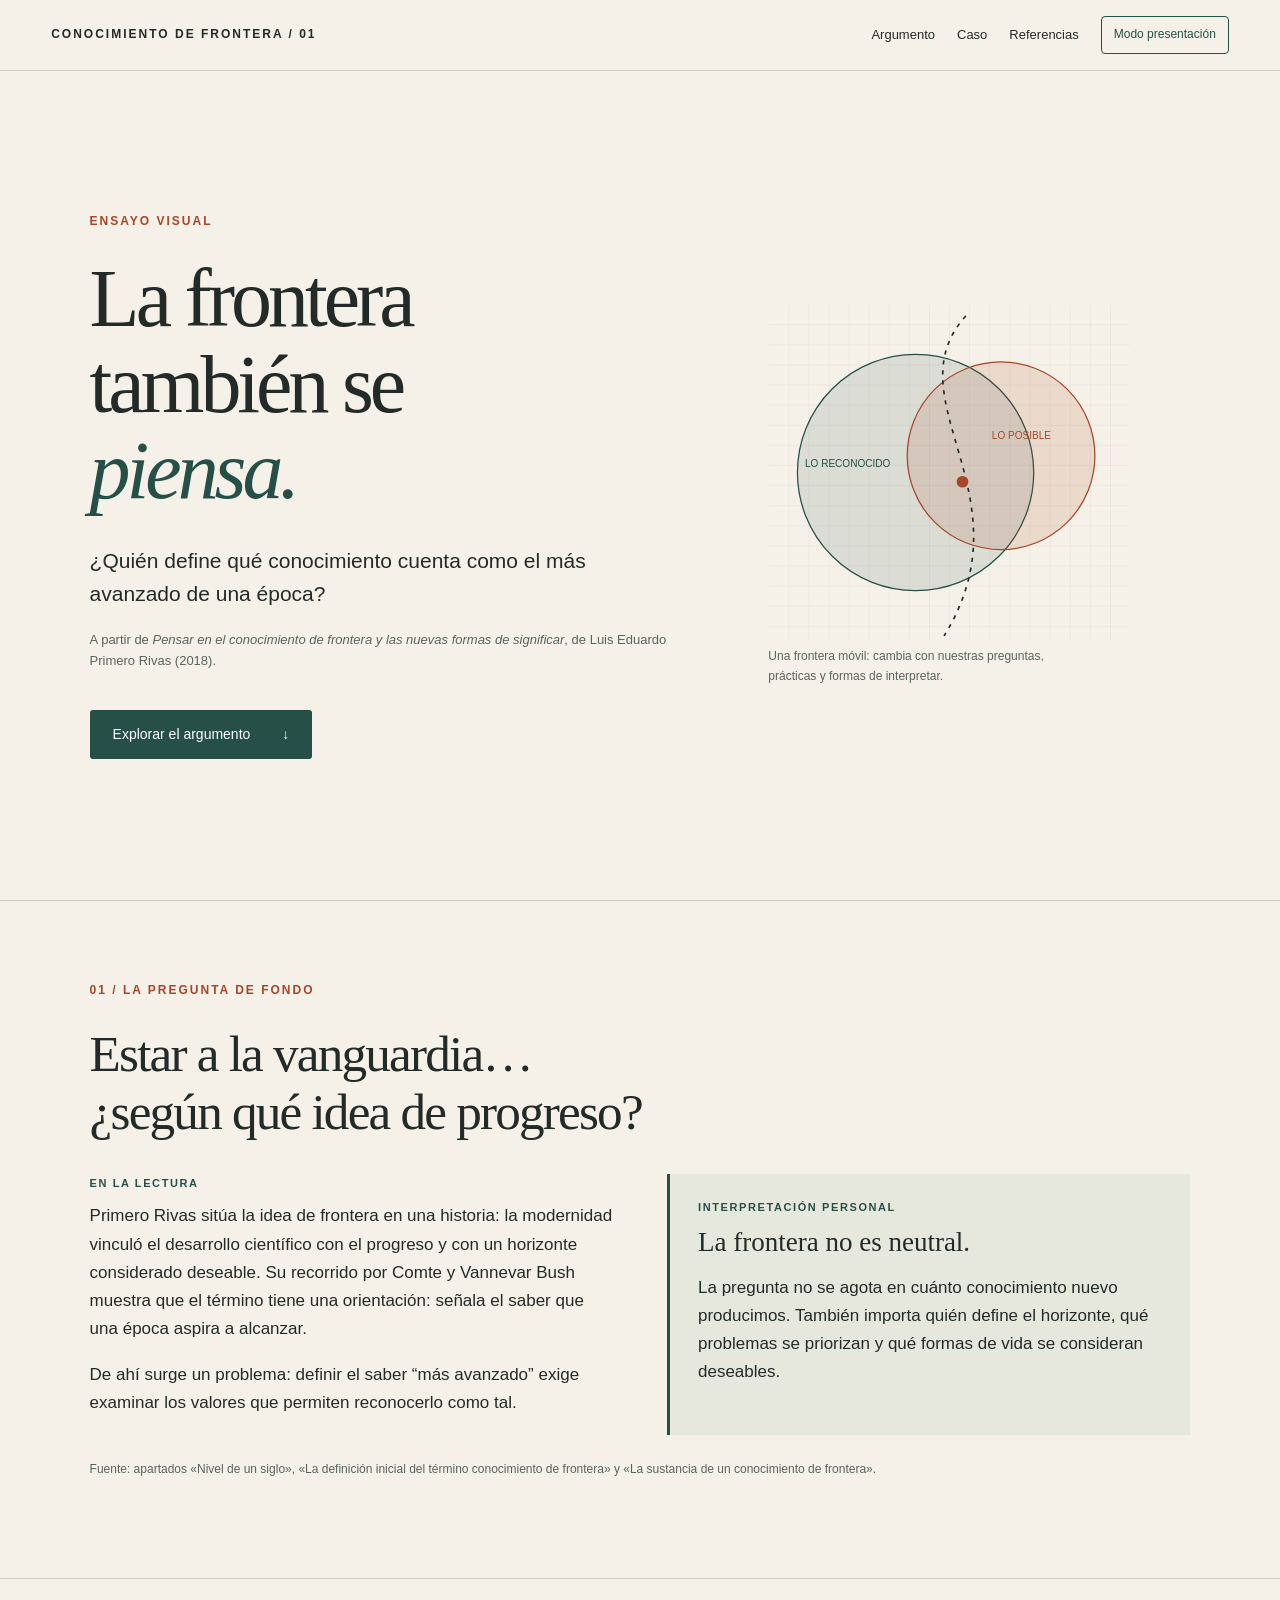
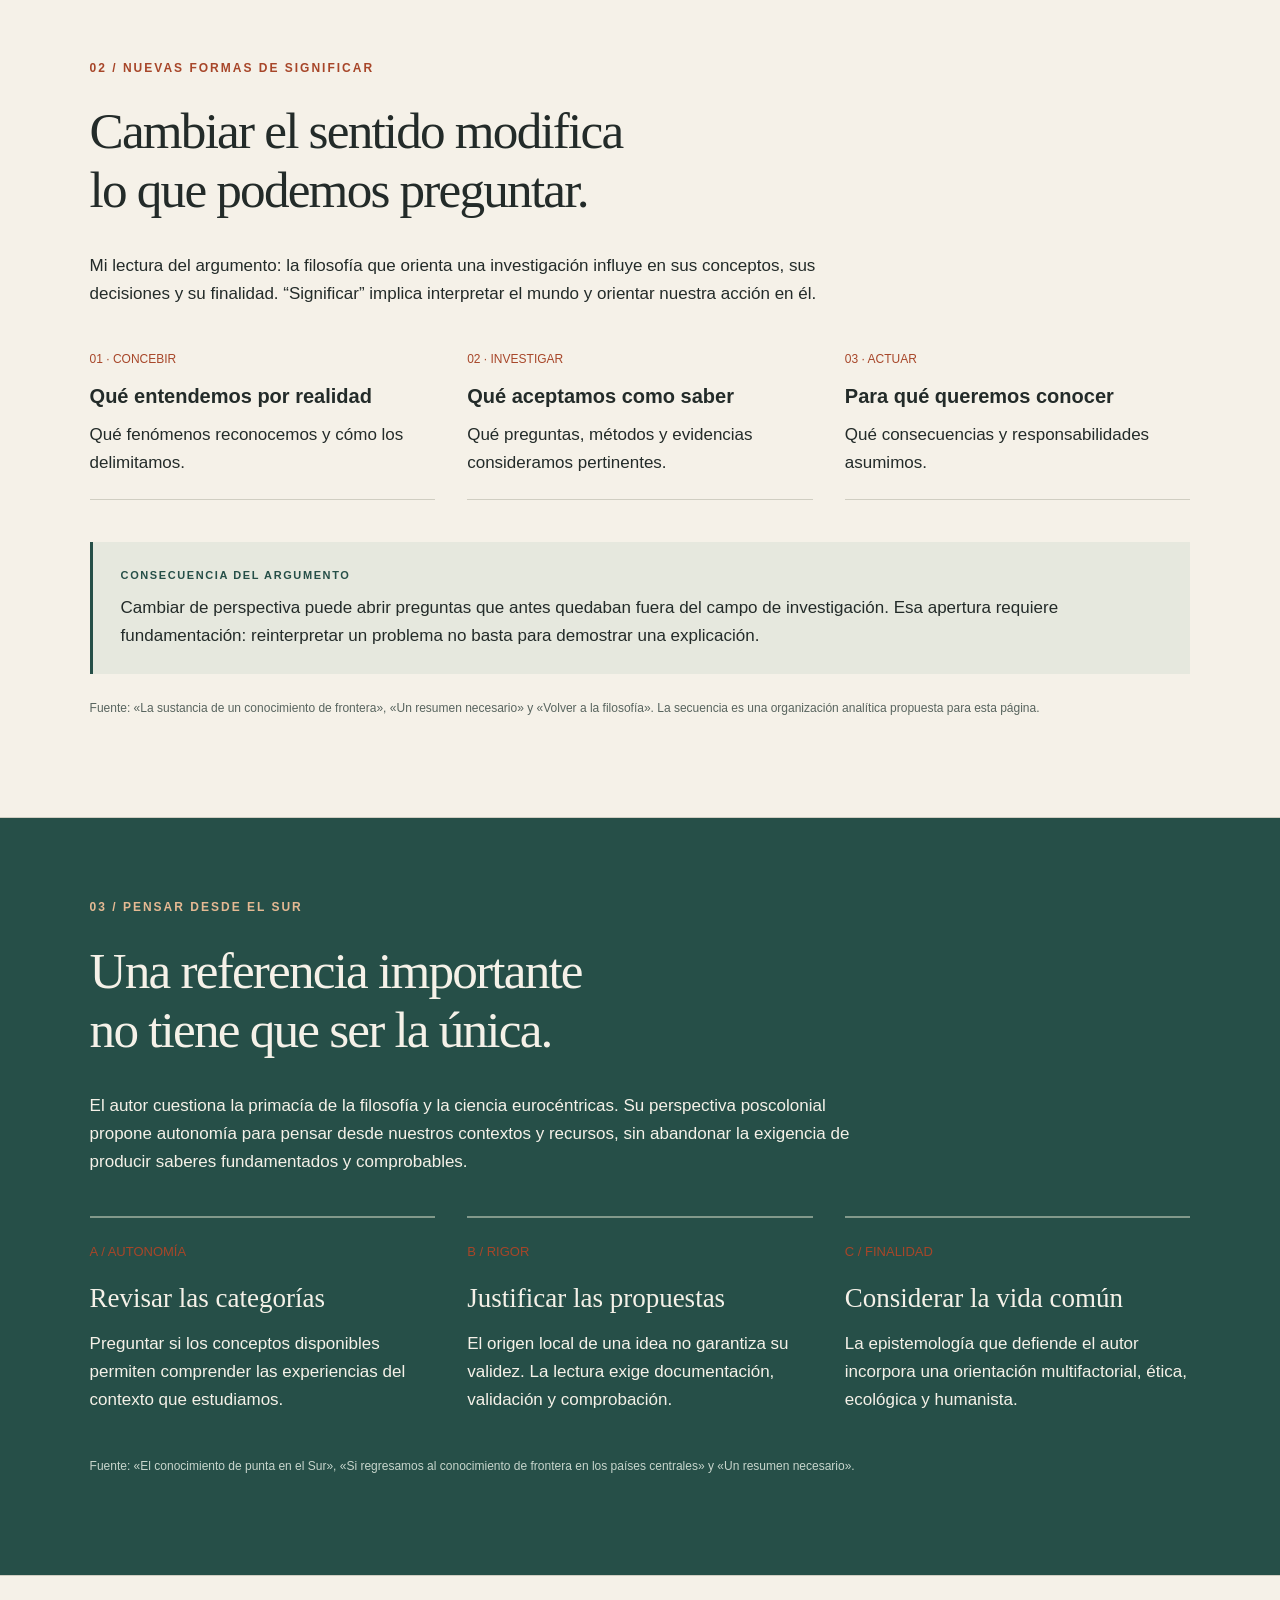
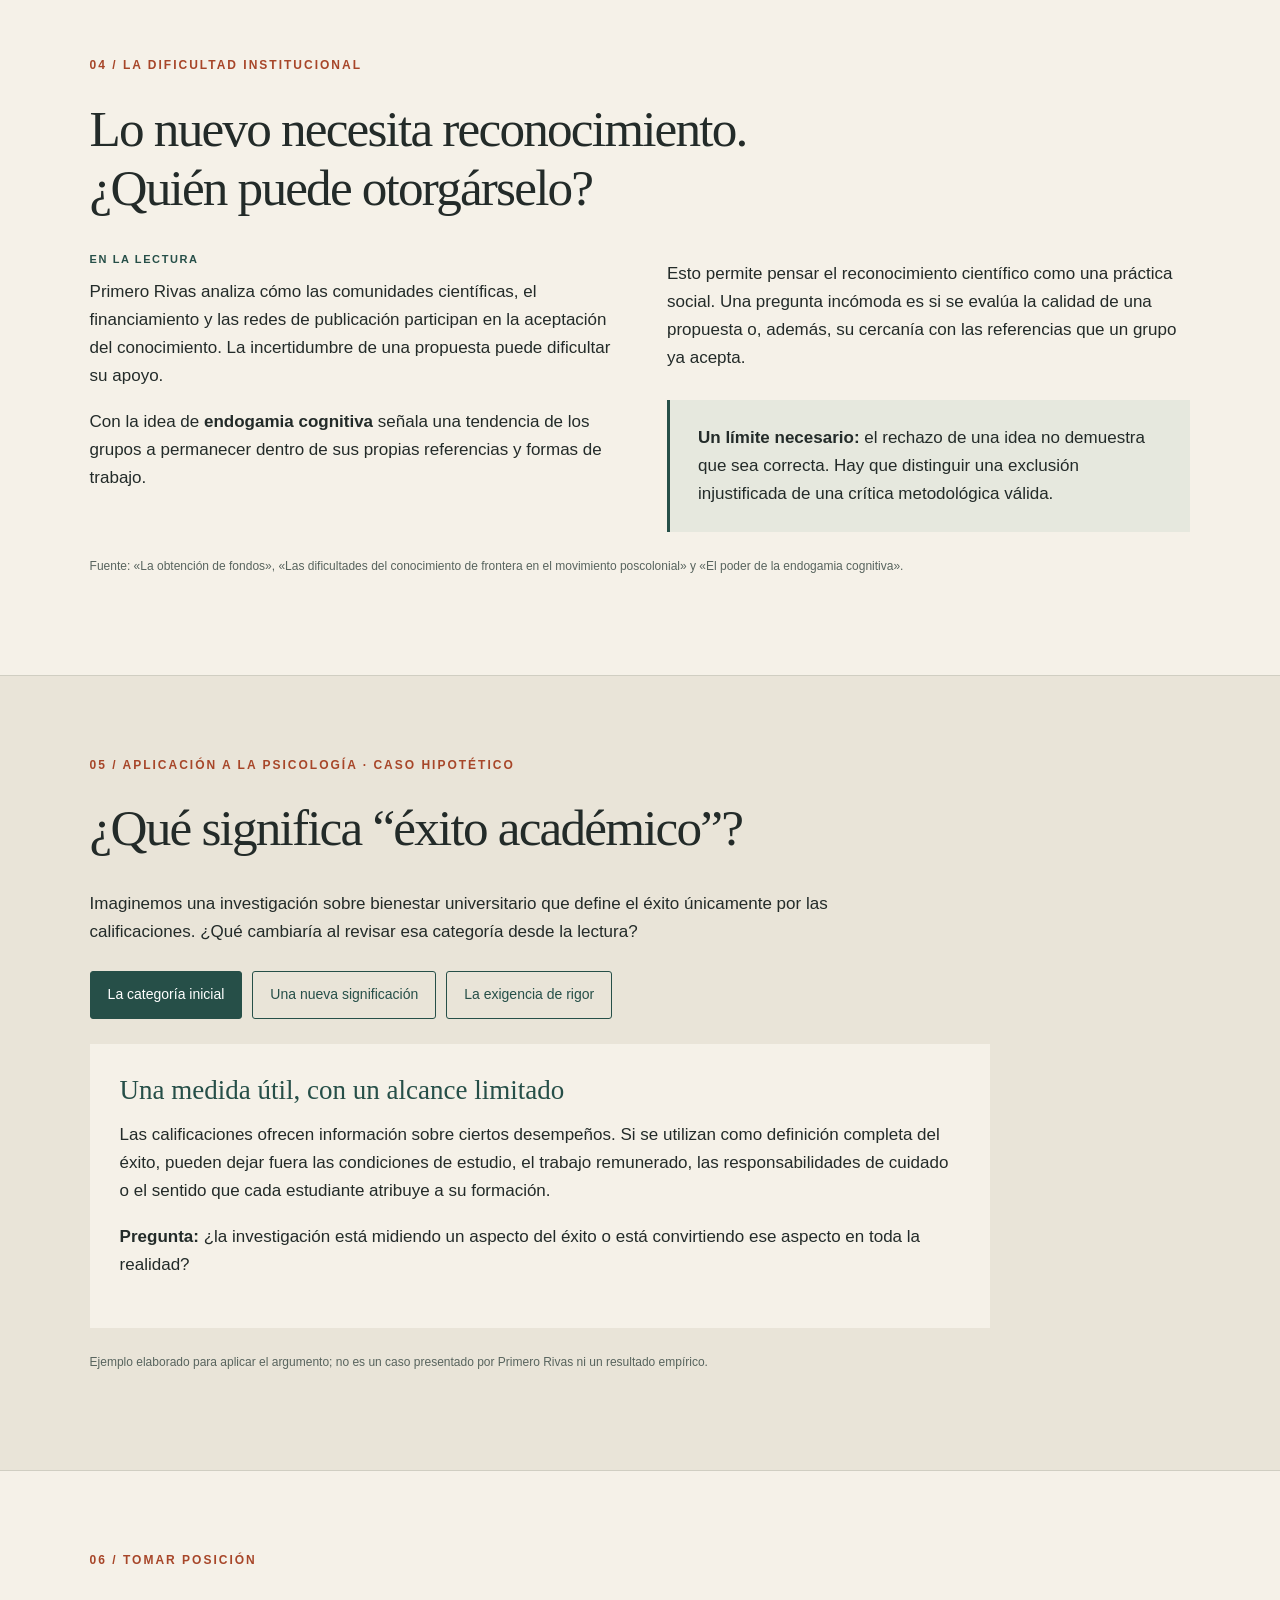
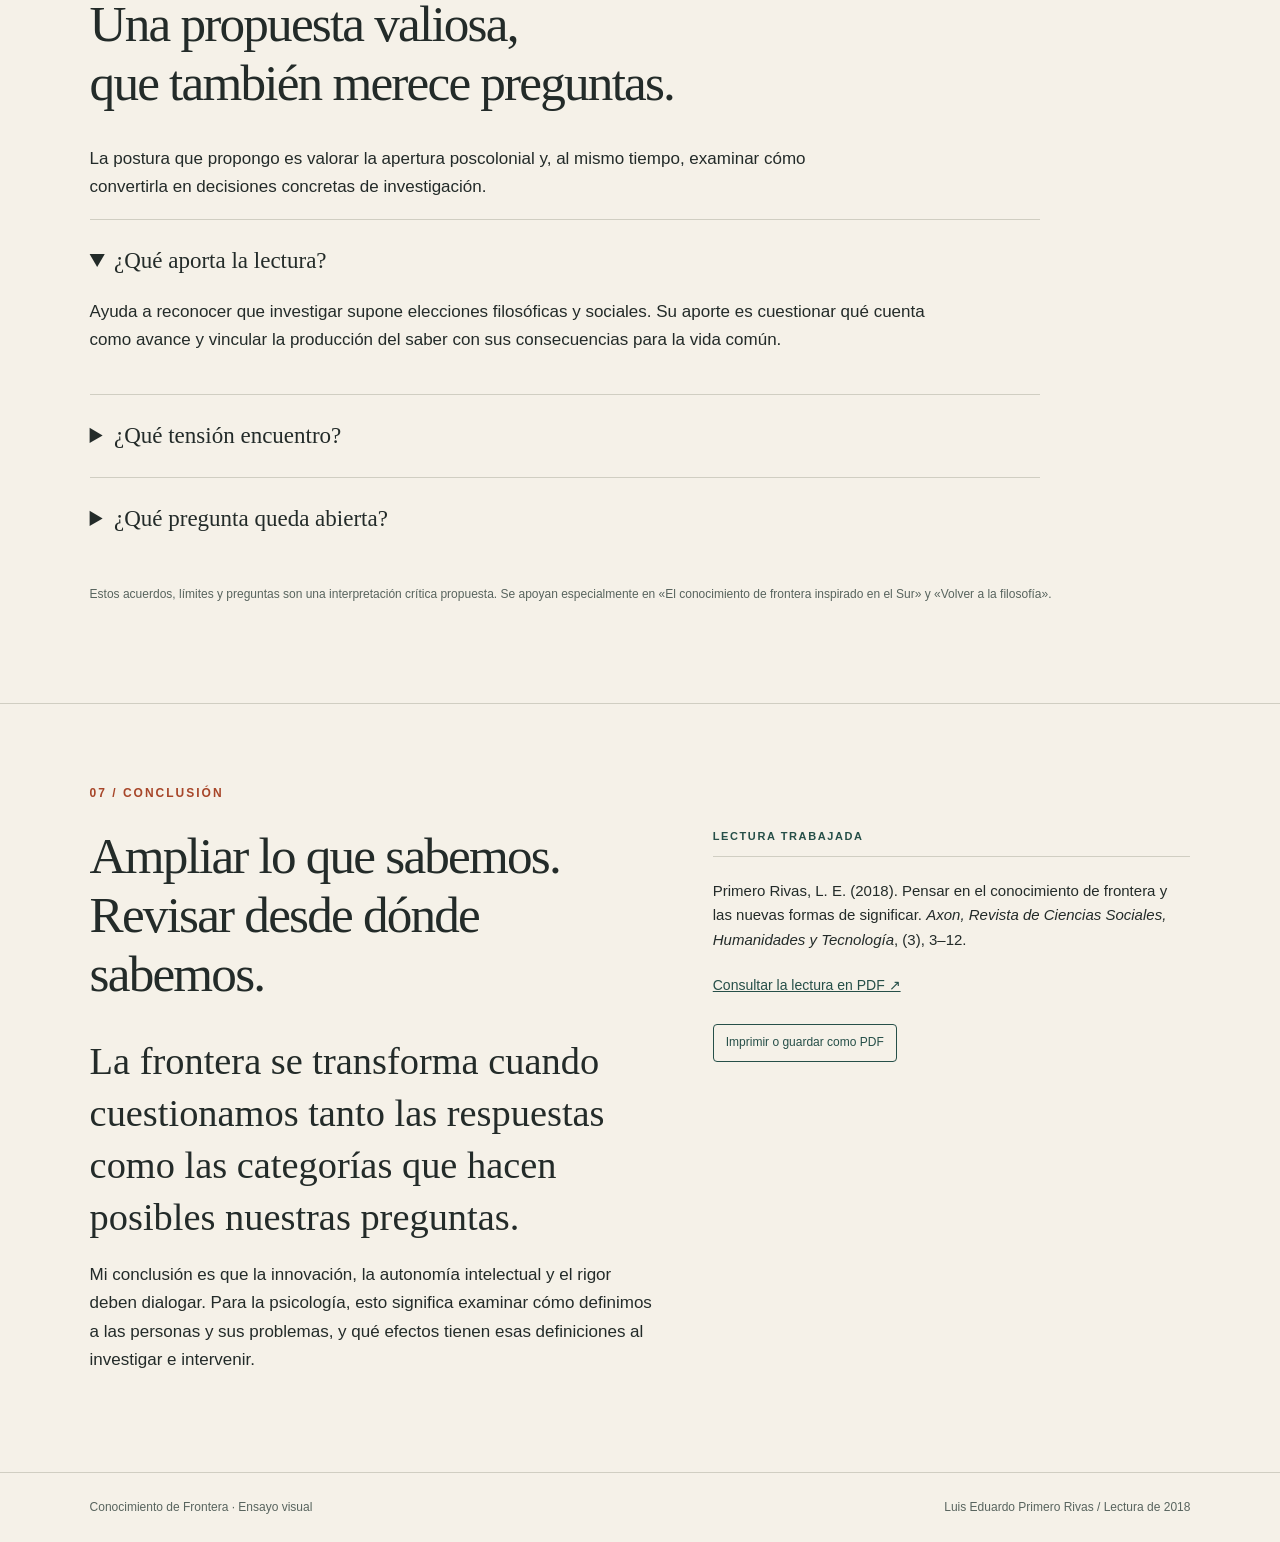
==== commit 33688ef8: "Duplicate section on institutional difficulties" ====
--- a/index.html
+++ b/index.html
@@ -11,11 +11,11 @@
 <body>
 <header><a class="brand" href="#inicio">Conocimiento de Frontera / 01</a><nav aria-label="Navegación principal"><a href="#pregunta">Argumento</a><a href="#caso">Caso</a><a href="#cierre">Referencias</a><button class="small" id="mode" aria-pressed="false">Modo presentación</button></nav></header>
 <main>
-<section class="hero active" id="inicio" aria-labelledby="title"><div><p class="eyebrow">Ensayo visual · Lectura crítica propuesta</p><h1 id="title">La frontera<br>también se<br><em>piensa.</em></h1><p class="lead">¿Quién define qué conocimiento cuenta como el más avanzado de una época?</p><p class="meta">A partir de <em>Pensar en el conocimiento de frontera y las nuevas formas de significar</em>, de Luis Eduardo Primero Rivas (2018).</p><a class="start" href="#pregunta">Explorar el argumento <span aria-hidden="true">↓</span></a></div><figure class="visual"><svg viewBox="0 0 480 480" role="img" aria-label="Dos campos de conocimiento se superponen y atraviesan una frontera móvil"><defs><pattern id="grid" width="24" height="24" patternUnits="userSpaceOnUse"><path d="M 24 0 L 0 0 0 24" fill="none" stroke="#d9d5ca" stroke-width=".8"/></pattern></defs><rect x="25" y="25" width="430" height="400" fill="url(#grid)"/><circle cx="200" cy="225" r="141" fill="#264f48" fill-opacity=".12" stroke="#264f48" stroke-width="1.5"/><circle cx="302" cy="205" r="112" fill="#a74629" fill-opacity=".14" stroke="#a74629" stroke-width="1.5"/><path d="M260 38 C170 138 338 252 234 420" fill="none" stroke="#232b29" stroke-width="2" stroke-dasharray="5 7"/><circle cx="256" cy="236" r="7" fill="#a74629"/><text x="68" y="218" font-family="Arial" font-size="12" fill="#264f48">LO RECONOCIDO</text><text x="291" y="185" font-family="Arial" font-size="12" fill="#a74629">LO POSIBLE</text></svg><figcaption>Una frontera móvil: cambia con nuestras preguntas, prácticas y formas de interpretar.</figcaption></figure></section>
+<section class="hero active" id="inicio" aria-labelledby="title"><div><p class="eyebrow">Ensayo visual</p><h1 id="title">La frontera<br>también se<br><em>piensa.</em></h1><p class="lead">¿Quién define qué conocimiento cuenta como el más avanzado de una época?</p><p class="meta">A partir de <em>Pensar en el conocimiento de frontera y las nuevas formas de significar</em>, de Luis Eduardo Primero Rivas (2018).</p><a class="start" href="#pregunta">Explorar el argumento <span aria-hidden="true">↓</span></a></div><figure class="visual"><svg viewBox="0 0 480 480" role="img" aria-label="Dos campos de conocimiento se superponen y atraviesan una frontera móvil"><defs><pattern id="grid" width="24" height="24" patternUnits="userSpaceOnUse"><path d="M 24 0 L 0 0 0 24" fill="none" stroke="#d9d5ca" stroke-width=".8"/></pattern></defs><rect x="25" y="25" width="430" height="400" fill="url(#grid)"/><circle cx="200" cy="225" r="141" fill="#264f48" fill-opacity=".12" stroke="#264f48" stroke-width="1.5"/><circle cx="302" cy="205" r="112" fill="#a74629" fill-opacity=".14" stroke="#a74629" stroke-width="1.5"/><path d="M260 38 C170 138 338 252 234 420" fill="none" stroke="#232b29" stroke-width="2" stroke-dasharray="5 7"/><circle cx="256" cy="236" r="7" fill="#a74629"/><text x="68" y="218" font-family="Arial" font-size="12" fill="#264f48">LO RECONOCIDO</text><text x="291" y="185" font-family="Arial" font-size="12" fill="#a74629">LO POSIBLE</text></svg><figcaption>Una frontera móvil: cambia con nuestras preguntas, prácticas y formas de interpretar.</figcaption></figure></section>
 <section id="pregunta"><p class="eyebrow">01 / La pregunta de fondo</p><h2>Estar a la vanguardia…<br>¿según qué idea de progreso?</h2><div class="two"><div><span class="tag">En la lectura</span><p>Primero Rivas sitúa la idea de frontera en una historia: la modernidad vinculó el desarrollo científico con el progreso y con un horizonte considerado deseable. Su recorrido por Comte y Vannevar Bush muestra que el término tiene una orientación: señala el saber que una época aspira a alcanzar.</p><p>De ahí surge un problema: definir el saber “más avanzado” exige examinar los valores que permiten reconocerlo como tal.</p></div><div class="analysis" style="margin-top:0"><span class="tag">Interpretación personal</span><h3>La frontera no es neutral.</h3><p>La pregunta no se agota en cuánto conocimiento nuevo producimos. También importa quién define el horizonte, qué problemas se priorizan y qué formas de vida se consideran deseables.</p></div></div><p class="cite">Fuente: apartados «Nivel de un siglo», «La definición inicial del término conocimiento de frontera» y «La sustancia de un conocimiento de frontera».</p></section>
 <section id="significar"><p class="eyebrow">02 / Nuevas formas de significar</p><h2>Cambiar el sentido modifica<br>lo que podemos preguntar.</h2><p class="intro">Mi lectura del argumento: la filosofía que orienta una investigación influye en sus conceptos, sus decisiones y su finalidad. “Significar” implica interpretar el mundo y orientar nuestra acción en él.</p><div class="flow"><div><span>01 · CONCEBIR</span><strong>Qué entendemos por realidad</strong>Qué fenómenos reconocemos y cómo los delimitamos.</div><div><span>02 · INVESTIGAR</span><strong>Qué aceptamos como saber</strong>Qué preguntas, métodos y evidencias consideramos pertinentes.</div><div><span>03 · ACTUAR</span><strong>Para qué queremos conocer</strong>Qué consecuencias y responsabilidades asumimos.</div></div><div class="analysis"><span class="tag">Consecuencia del argumento</span><p style="margin:0">Cambiar de perspectiva puede abrir preguntas que antes quedaban fuera del campo de investigación. Esa apertura requiere fundamentación: reinterpretar un problema no basta para demostrar una explicación.</p></div><p class="cite">Fuente: «La sustancia de un conocimiento de frontera», «Un resumen necesario» y «Volver a la filosofía». La secuencia es una organización analítica propuesta para esta página.</p></section>
 <section class="dark" id="sur"><p class="eyebrow">03 / Pensar desde el Sur</p><h2>Una referencia importante<br>no tiene que ser la única.</h2><p class="intro">El autor cuestiona la primacía de la filosofía y la ciencia eurocéntricas. Su perspectiva poscolonial propone autonomía para pensar desde nuestros contextos y recursos, sin abandonar la exigencia de producir saberes fundamentados y comprobables.</p><div class="three"><div class="block"><span class="num">A / AUTONOMÍA</span><h3>Revisar las categorías</h3><p>Preguntar si los conceptos disponibles permiten comprender las experiencias del contexto que estudiamos.</p></div><div class="block"><span class="num">B / RIGOR</span><h3>Justificar las propuestas</h3><p>El origen local de una idea no garantiza su validez. La lectura exige documentación, validación y comprobación.</p></div><div class="block"><span class="num">C / FINALIDAD</span><h3>Considerar la vida común</h3><p>La epistemología que defiende el autor incorpora una orientación multifactorial, ética, ecológica y humanista.</p></div></div><p class="cite">Fuente: «El conocimiento de punta en el Sur», «Si regresamos al conocimiento de frontera en los países centrales» y «Un resumen necesario».</p></section>
-<section id="poder"><p class="eyebrow">04 / La dificultad institucional</p><h2>Lo nuevo necesita reconocimiento.<br>¿Quién puede otorgárselo?</h2><div class="two"><div><span class="tag">En la lectura</span><p>Primero Rivas analiza cómo las comunidades científicas, el financiamiento y las redes de publicación participan en la aceptación del conocimiento. La incertidumbre de una propuesta puede dificultar su apoyo.</p><p>Con la idea de <strong>endogamia cognitiva</strong> señala una tendencia de los grupos a permanecer dentro de sus propias referencias y formas de trabajo.</p></div><div><span class="tag">Lectura crítica propuesta</span><p>Esto permite pensar el reconocimiento científico como una práctica social. Una pregunta incómoda es si se evalúa la calidad de una propuesta o, además, su cercanía con las referencias que un grupo ya acepta.</p><div class="analysis"><p style="margin:0"><strong>Un límite necesario:</strong> el rechazo de una idea no demuestra que sea correcta. Hay que distinguir una exclusión injustificada de una crítica metodológica válida.</p></div></div></div><p class="cite">Fuente: «La obtención de fondos», «Las dificultades del conocimiento de frontera en el movimiento poscolonial» y «El poder de la endogamia cognitiva».</p></section>
+<section id="poder"><p class="eyebrow">04 / La dificultad institucional</p><h2>Lo nuevo necesita reconocimiento.<br>¿Quién puede otorgárselo?</h2><div class="two"><div><span class="tag">En la lectura</span><p>Primero Rivas analiza cómo las comunidades científicas, el financiamiento y las redes de publicación participan en la aceptación del conocimiento. La incertidumbre de una propuesta puede dificultar su apoyo.</p><p>Con la idea de <strong>endogamia cognitiva</strong> señala una tendencia de los grupos a permanecer dentro de sus propias referencias y formas de trabajo.</p></div><div><span class="tag"></span><p>Esto permite pensar el reconocimiento científico como una práctica social. Una pregunta incómoda es si se evalúa la calidad de una propuesta o, además, su cercanía con las referencias que un grupo ya acepta.</p><div class="analysis"><p style="margin:0"><strong>Un límite necesario:</strong> el rechazo de una idea no demuestra que sea correcta. Hay que distinguir una exclusión injustificada de una crítica metodológica válida.</p></div></div></div><p class="cite">Fuente: «La obtención de fondos», «Las dificultades del conocimiento de frontera en el movimiento poscolonial» y «El poder de la endogamia cognitiva».</p></section>
 <section class="case" id="caso"><p class="eyebrow">05 / Aplicación a la psicología · Caso hipotético</p><h2>¿Qué significa “éxito académico”?</h2><p class="intro">Imaginemos una investigación sobre bienestar universitario que define el éxito únicamente por las calificaciones. ¿Qué cambiaría al revisar esa categoría desde la lectura?</p><div class="tabs" role="tablist" aria-label="Perspectivas para analizar el caso"><button role="tab" id="tab-0" aria-selected="true" aria-controls="case-panel" data-tab="0">La categoría inicial</button><button role="tab" id="tab-1" aria-selected="false" aria-controls="case-panel" tabindex="-1" data-tab="1">Una nueva significación</button><button role="tab" id="tab-2" aria-selected="false" aria-controls="case-panel" tabindex="-1" data-tab="2">La exigencia de rigor</button></div><div class="panel" id="case-panel" role="tabpanel" aria-labelledby="tab-0" tabindex="0"><h3>Una medida útil, con un alcance limitado</h3><p>Las calificaciones ofrecen información sobre ciertos desempeños. Si se utilizan como definición completa del éxito, pueden dejar fuera las condiciones de estudio, el trabajo remunerado, las responsabilidades de cuidado o el sentido que cada estudiante atribuye a su formación.</p><p><strong>Pregunta:</strong> ¿la investigación está midiendo un aspecto del éxito o está convirtiendo ese aspecto en toda la realidad?</p></div><p class="cite">Ejemplo elaborado para aplicar el argumento; no es un caso presentado por Primero Rivas ni un resultado empírico.</p></section>
 <section id="critica"><p class="eyebrow">06 / Tomar posición</p><h2>Una propuesta valiosa,<br>que también merece preguntas.</h2><p class="intro">La postura que propongo es valorar la apertura poscolonial y, al mismo tiempo, examinar cómo convertirla en decisiones concretas de investigación.</p><details open><summary>¿Qué aporta la lectura?</summary><p>Ayuda a reconocer que investigar supone elecciones filosóficas y sociales. Su aporte es cuestionar qué cuenta como avance y vincular la producción del saber con sus consecuencias para la vida común.</p></details><details><summary>¿Qué tensión encuentro?</summary><p>La oposición entre eurocentrismo y perspectiva poscolonial puede ser útil para señalar relaciones de poder. Sin embargo, conviene preguntarse si describe toda la diversidad de prácticas científicas. El origen geográfico de una propuesta no basta para establecer su rigor ni su responsabilidad ética.</p></details><details><summary>¿Qué pregunta queda abierta?</summary><p>¿Cómo traducir una epistemología multifactorial y humanista en criterios observables para elegir métodos, evaluar resultados y justificar una intervención psicológica? La orientación ética debe acompañarse de procedimientos explícitos.</p></details><p class="cite">Estos acuerdos, límites y preguntas son una interpretación crítica propuesta. Se apoyan especialmente en «El conocimiento de frontera inspirado en el Sur» y «Volver a la filosofía».</p></section>
 <section id="cierre"><p class="eyebrow">07 / Conclusión</p><div class="closing"><div><h2>Ampliar lo que sabemos.<br>Revisar desde dónde sabemos.</h2><p class="argument">La frontera se transforma cuando cuestionamos tanto las respuestas como las categorías que hacen posibles nuestras preguntas.</p><p>Mi conclusión es que la innovación, la autonomía intelectual y el rigor deben dialogar. Para la psicología, esto significa examinar cómo definimos a las personas y sus problemas, y qué efectos tienen esas definiciones al investigar e intervenir.</p></div><div><span class="tag">Lectura trabajada</span><p class="reference">Primero Rivas, L. E. (2018). Pensar en el conocimiento de frontera y las nuevas formas de significar. <em>Axon, Revista de Ciencias Sociales, Humanidades y Tecnología</em>, (3), 3–12.</p><a class="download" href="lectura-primero-rivas.pdf" target="_blank" rel="noopener">Consultar la lectura en PDF ↗</a><p class="meta" style="margin-top:25px"></p><button class="small" onclick="window.print()">Imprimir o guardar como PDF</button></div></div></section>
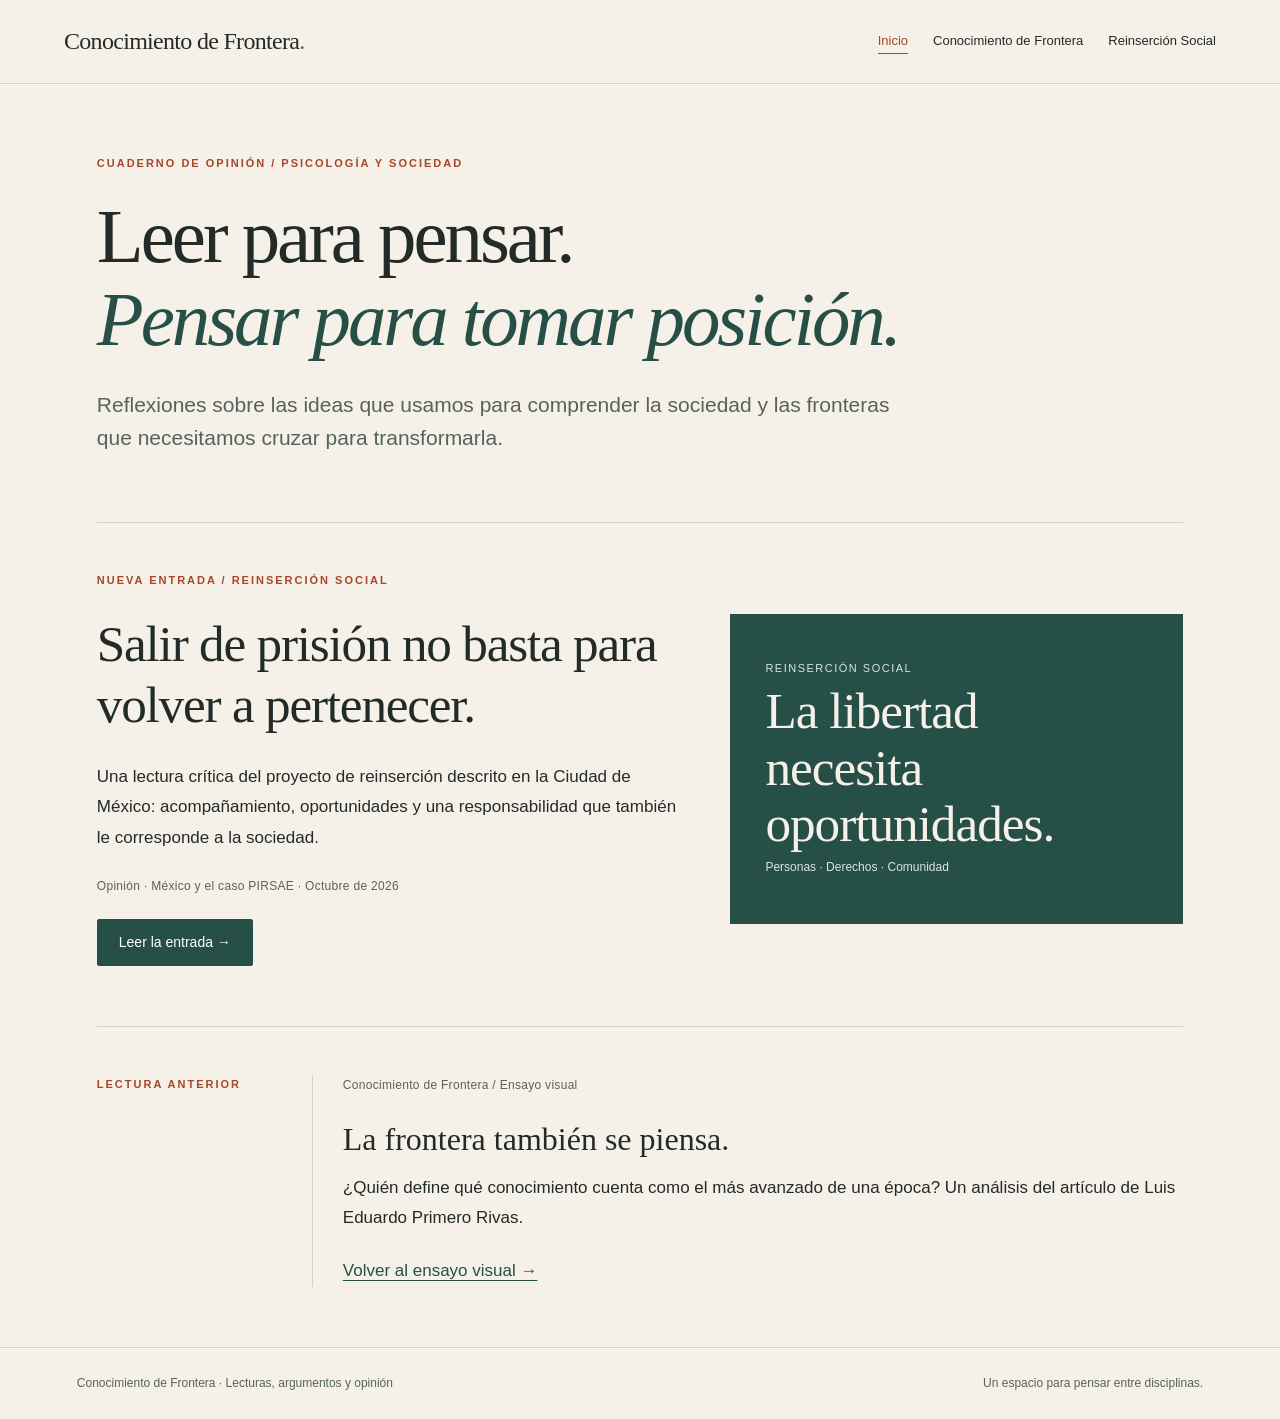
==== commit 8a3069ab: "Add files via upload" ====
--- a/index.html
+++ b/index.html
@@ -1,27 +1,4 @@
-<!doctype html>
-<html lang="es">
-<head>
-<meta charset="utf-8"><meta name="viewport" content="width=device-width,initial-scale=1">
-<meta name="description" content="Ensayo visual y lectura crítica del artículo de Luis Eduardo Primero Rivas sobre el conocimiento de frontera y las nuevas formas de significar.">
-<title>La frontera también se piensa · Conocimiento de Frontera</title>
-<style>
-:root{--paper:#f5f1e8;--ink:#232b29;--green:#264f48;--rust:#a74629;--line:#d0cec2;--muted:#58645e}*{box-sizing:border-box}html{scroll-behavior:smooth;scroll-padding-top:85px}body{margin:0;background:var(--paper);color:var(--ink);font-family:Arial,Helvetica,sans-serif;font-size:17px;line-height:1.65}button,a{-webkit-tap-highlight-color:transparent}a{color:inherit}button{font:inherit;cursor:pointer}button:focus-visible,a:focus-visible,summary:focus-visible{outline:3px solid var(--rust);outline-offset:5px}header{position:sticky;top:0;z-index:10;background:var(--paper);border-bottom:1px solid var(--line);padding:16px 4vw;display:flex;align-items:center;justify-content:space-between;gap:20px}.brand{font-size:12px;text-transform:uppercase;letter-spacing:2px;text-decoration:none;font-weight:bold}nav{display:flex;gap:22px;align-items:center;font-size:13px}nav a{text-decoration:none}nav a:hover{text-decoration:underline}button.small{border:1px solid var(--green);border-radius:4px;background:transparent;color:var(--green);font-size:12px;padding:8px 12px}main{max-width:1400px;margin:auto}section{padding:80px 7vw;border-bottom:1px solid var(--line);position:relative}.eyebrow{font-size:12px;letter-spacing:2px;text-transform:uppercase;color:var(--rust);font-weight:bold;margin:0 0 24px}.hero{display:grid;grid-template-columns:1.2fr 1fr;gap:40px;min-height:calc(100vh - 70px);align-items:center}.hero h1{font-family:Georgia,serif;font-size:clamp(56px,6.4vw,94px);font-weight:normal;letter-spacing:-4px;line-height:1.05;margin:0 0 30px}.hero h1 em{color:var(--green)}.lead{font-size:21px;line-height:1.6;max-width:650px}.meta{font-size:13px;color:var(--muted);max-width:620px}.start{display:inline-flex;align-items:center;gap:32px;text-decoration:none;background:var(--green);color:white;padding:13px 23px;border-radius:3px;margin-top:20px;font-size:14px}.visual{position:relative;aspect-ratio:1/1;display:flex;align-items:center;justify-content:center}.visual svg{width:100%;height:auto}.visual figcaption{position:absolute;bottom:0;left:5%;font-size:12px;max-width:280px;color:var(--muted)}h2{font-family:Georgia,serif;font-size:clamp(35px,4vw,57px);font-weight:normal;letter-spacing:-1.8px;line-height:1.15;max-width:900px;margin:0 0 32px}h3{font-family:Georgia,serif;font-weight:normal;font-size:27px;line-height:1.25;margin:0 0 14px}p{margin:0 0 18px}.intro{max-width:760px}.two{display:grid;grid-template-columns:1fr 1fr;gap:54px}.three{display:grid;grid-template-columns:repeat(3,1fr);gap:32px;margin-top:40px}.block{padding-top:23px;border-top:2px solid var(--green)}.block .num{font-size:13px;color:var(--rust);display:block;margin-bottom:20px}.analysis{background:#e6e8de;padding:24px 28px;border-left:3px solid var(--green);margin-top:28px}.tag{font-size:11px;letter-spacing:1.6px;text-transform:uppercase;font-weight:bold;color:var(--green);display:block;margin-bottom:10px}.cite{font-size:12px;color:var(--muted);margin-top:25px}.dark{background:var(--green);color:var(--paper)}.dark .eyebrow,.dark .tag{color:#e5b993}.dark .cite{color:#c7d5cc}.dark h2{max-width:950px}.dark .block{border-color:#82998b}.argument{font-family:Georgia,serif;font-size:clamp(27px,3vw,43px);line-height:1.35;max-width:950px}.flow{display:grid;grid-template-columns:repeat(3,1fr);gap:32px;margin:42px 0}.flow div{border-bottom:1px solid var(--line);padding-bottom:22px}.flow span{display:block;color:var(--rust);font-size:12px;margin-bottom:10px}.flow strong{font-size:20px;display:block;margin-bottom:8px}.case{background:#e9e4d8}.tabs{display:flex;gap:10px;flex-wrap:wrap;margin:25px 0}.tabs button{border:1px solid var(--green);background:transparent;padding:11px 17px;color:var(--green);border-radius:3px;font-size:14px}.tabs button[aria-selected=true]{background:var(--green);color:white}.panel{background:var(--paper);padding:30px;min-height:225px;max-width:900px}.panel h3{color:var(--green)}details{border-top:1px solid var(--line);padding:22px 0;max-width:950px}summary{cursor:pointer;font-family:Georgia,serif;font-size:23px}details p{margin-top:18px;max-width:850px}.closing{display:grid;grid-template-columns:1.2fr 1fr;gap:50px}.reference{font-size:15px;border-top:1px solid var(--line);padding-top:22px}.download{font-size:14px;color:var(--green)}footer{padding:25px 7vw;display:flex;justify-content:space-between;font-size:12px;color:var(--muted)}.controls{position:fixed;bottom:20px;right:22px;display:none;align-items:center;gap:15px;background:var(--ink);color:white;padding:8px;border-radius:5px;z-index:20;font-size:13px}.controls button{background:transparent;color:white;border:1px solid #65726b;padding:6px 12px;border-radius:3px}.presentation section{display:none;min-height:calc(100vh - 70px);border-bottom:0}.presentation section.active{display:block}.presentation section.hero.active{display:grid}.presentation .controls{display:flex}.presentation footer{display:none}@media(max-width:800px){header{padding:12px 5vw}nav a{display:none}.hero,.two,.three,.flow,.closing{grid-template-columns:1fr}.hero{padding-top:50px;gap:12px}.hero h1{letter-spacing:-2px}.visual{max-width:340px;margin:0 auto;width:100%}section{padding:55px 6vw}.three,.two{gap:27px}.flow{gap:18px}.lead{font-size:19px}.presentation section.hero.active{display:block}.presentation section{padding-bottom:100px}h2{letter-spacing:-1px}footer{display:block}footer span{display:block}}@media(prefers-reduced-motion:reduce){html{scroll-behavior:auto}}@media print{header,.controls,.tabs,footer,.start{display:none!important}section,.presentation section{display:block!important;min-height:0;break-inside:avoid;padding:25px 0;background:white!important;color:black!important}.hero,.presentation section.hero.active{display:block!important}.visual{display:none}body{background:white;font-size:12pt}.panel{min-height:0}.dark .cite,.dark .eyebrow{color:black}h1{font-size:40pt!important}h2{font-size:26pt}details p{display:block}.closing{display:block}}
-</style>
-</head>
-<body>
-<header><a class="brand" href="#inicio">Conocimiento de Frontera / 01</a><nav aria-label="Navegación principal"><a href="#pregunta">Argumento</a><a href="#caso">Caso</a><a href="#cierre">Referencias</a><button class="small" id="mode" aria-pressed="false">Modo presentación</button></nav></header>
-<main>
-<section class="hero active" id="inicio" aria-labelledby="title"><div><p class="eyebrow">Ensayo visual</p><h1 id="title">La frontera<br>también se<br><em>piensa.</em></h1><p class="lead">¿Quién define qué conocimiento cuenta como el más avanzado de una época?</p><p class="meta">A partir de <em>Pensar en el conocimiento de frontera y las nuevas formas de significar</em>, de Luis Eduardo Primero Rivas (2018).</p><a class="start" href="#pregunta">Explorar el argumento <span aria-hidden="true">↓</span></a></div><figure class="visual"><svg viewBox="0 0 480 480" role="img" aria-label="Dos campos de conocimiento se superponen y atraviesan una frontera móvil"><defs><pattern id="grid" width="24" height="24" patternUnits="userSpaceOnUse"><path d="M 24 0 L 0 0 0 24" fill="none" stroke="#d9d5ca" stroke-width=".8"/></pattern></defs><rect x="25" y="25" width="430" height="400" fill="url(#grid)"/><circle cx="200" cy="225" r="141" fill="#264f48" fill-opacity=".12" stroke="#264f48" stroke-width="1.5"/><circle cx="302" cy="205" r="112" fill="#a74629" fill-opacity=".14" stroke="#a74629" stroke-width="1.5"/><path d="M260 38 C170 138 338 252 234 420" fill="none" stroke="#232b29" stroke-width="2" stroke-dasharray="5 7"/><circle cx="256" cy="236" r="7" fill="#a74629"/><text x="68" y="218" font-family="Arial" font-size="12" fill="#264f48">LO RECONOCIDO</text><text x="291" y="185" font-family="Arial" font-size="12" fill="#a74629">LO POSIBLE</text></svg><figcaption>Una frontera móvil: cambia con nuestras preguntas, prácticas y formas de interpretar.</figcaption></figure></section>
-<section id="pregunta"><p class="eyebrow">01 / La pregunta de fondo</p><h2>Estar a la vanguardia…<br>¿según qué idea de progreso?</h2><div class="two"><div><span class="tag">En la lectura</span><p>Primero Rivas sitúa la idea de frontera en una historia: la modernidad vinculó el desarrollo científico con el progreso y con un horizonte considerado deseable. Su recorrido por Comte y Vannevar Bush muestra que el término tiene una orientación: señala el saber que una época aspira a alcanzar.</p><p>De ahí surge un problema: definir el saber “más avanzado” exige examinar los valores que permiten reconocerlo como tal.</p></div><div class="analysis" style="margin-top:0"><span class="tag">Interpretación personal</span><h3>La frontera no es neutral.</h3><p>La pregunta no se agota en cuánto conocimiento nuevo producimos. También importa quién define el horizonte, qué problemas se priorizan y qué formas de vida se consideran deseables.</p></div></div><p class="cite">Fuente: apartados «Nivel de un siglo», «La definición inicial del término conocimiento de frontera» y «La sustancia de un conocimiento de frontera».</p></section>
-<section id="significar"><p class="eyebrow">02 / Nuevas formas de significar</p><h2>Cambiar el sentido modifica<br>lo que podemos preguntar.</h2><p class="intro">Mi lectura del argumento: la filosofía que orienta una investigación influye en sus conceptos, sus decisiones y su finalidad. “Significar” implica interpretar el mundo y orientar nuestra acción en él.</p><div class="flow"><div><span>01 · CONCEBIR</span><strong>Qué entendemos por realidad</strong>Qué fenómenos reconocemos y cómo los delimitamos.</div><div><span>02 · INVESTIGAR</span><strong>Qué aceptamos como saber</strong>Qué preguntas, métodos y evidencias consideramos pertinentes.</div><div><span>03 · ACTUAR</span><strong>Para qué queremos conocer</strong>Qué consecuencias y responsabilidades asumimos.</div></div><div class="analysis"><span class="tag">Consecuencia del argumento</span><p style="margin:0">Cambiar de perspectiva puede abrir preguntas que antes quedaban fuera del campo de investigación. Esa apertura requiere fundamentación: reinterpretar un problema no basta para demostrar una explicación.</p></div><p class="cite">Fuente: «La sustancia de un conocimiento de frontera», «Un resumen necesario» y «Volver a la filosofía». La secuencia es una organización analítica propuesta para esta página.</p></section>
-<section class="dark" id="sur"><p class="eyebrow">03 / Pensar desde el Sur</p><h2>Una referencia importante<br>no tiene que ser la única.</h2><p class="intro">El autor cuestiona la primacía de la filosofía y la ciencia eurocéntricas. Su perspectiva poscolonial propone autonomía para pensar desde nuestros contextos y recursos, sin abandonar la exigencia de producir saberes fundamentados y comprobables.</p><div class="three"><div class="block"><span class="num">A / AUTONOMÍA</span><h3>Revisar las categorías</h3><p>Preguntar si los conceptos disponibles permiten comprender las experiencias del contexto que estudiamos.</p></div><div class="block"><span class="num">B / RIGOR</span><h3>Justificar las propuestas</h3><p>El origen local de una idea no garantiza su validez. La lectura exige documentación, validación y comprobación.</p></div><div class="block"><span class="num">C / FINALIDAD</span><h3>Considerar la vida común</h3><p>La epistemología que defiende el autor incorpora una orientación multifactorial, ética, ecológica y humanista.</p></div></div><p class="cite">Fuente: «El conocimiento de punta en el Sur», «Si regresamos al conocimiento de frontera en los países centrales» y «Un resumen necesario».</p></section>
-<section id="poder"><p class="eyebrow">04 / La dificultad institucional</p><h2>Lo nuevo necesita reconocimiento.<br>¿Quién puede otorgárselo?</h2><div class="two"><div><span class="tag">En la lectura</span><p>Primero Rivas analiza cómo las comunidades científicas, el financiamiento y las redes de publicación participan en la aceptación del conocimiento. La incertidumbre de una propuesta puede dificultar su apoyo.</p><p>Con la idea de <strong>endogamia cognitiva</strong> señala una tendencia de los grupos a permanecer dentro de sus propias referencias y formas de trabajo.</p></div><div><span class="tag"></span><p>Esto permite pensar el reconocimiento científico como una práctica social. Una pregunta incómoda es si se evalúa la calidad de una propuesta o, además, su cercanía con las referencias que un grupo ya acepta.</p><div class="analysis"><p style="margin:0"><strong>Un límite necesario:</strong> el rechazo de una idea no demuestra que sea correcta. Hay que distinguir una exclusión injustificada de una crítica metodológica válida.</p></div></div></div><p class="cite">Fuente: «La obtención de fondos», «Las dificultades del conocimiento de frontera en el movimiento poscolonial» y «El poder de la endogamia cognitiva».</p></section>
-<section class="case" id="caso"><p class="eyebrow">05 / Aplicación a la psicología · Caso hipotético</p><h2>¿Qué significa “éxito académico”?</h2><p class="intro">Imaginemos una investigación sobre bienestar universitario que define el éxito únicamente por las calificaciones. ¿Qué cambiaría al revisar esa categoría desde la lectura?</p><div class="tabs" role="tablist" aria-label="Perspectivas para analizar el caso"><button role="tab" id="tab-0" aria-selected="true" aria-controls="case-panel" data-tab="0">La categoría inicial</button><button role="tab" id="tab-1" aria-selected="false" aria-controls="case-panel" tabindex="-1" data-tab="1">Una nueva significación</button><button role="tab" id="tab-2" aria-selected="false" aria-controls="case-panel" tabindex="-1" data-tab="2">La exigencia de rigor</button></div><div class="panel" id="case-panel" role="tabpanel" aria-labelledby="tab-0" tabindex="0"><h3>Una medida útil, con un alcance limitado</h3><p>Las calificaciones ofrecen información sobre ciertos desempeños. Si se utilizan como definición completa del éxito, pueden dejar fuera las condiciones de estudio, el trabajo remunerado, las responsabilidades de cuidado o el sentido que cada estudiante atribuye a su formación.</p><p><strong>Pregunta:</strong> ¿la investigación está midiendo un aspecto del éxito o está convirtiendo ese aspecto en toda la realidad?</p></div><p class="cite">Ejemplo elaborado para aplicar el argumento; no es un caso presentado por Primero Rivas ni un resultado empírico.</p></section>
-<section id="critica"><p class="eyebrow">06 / Tomar posición</p><h2>Una propuesta valiosa,<br>que también merece preguntas.</h2><p class="intro">La postura que propongo es valorar la apertura poscolonial y, al mismo tiempo, examinar cómo convertirla en decisiones concretas de investigación.</p><details open><summary>¿Qué aporta la lectura?</summary><p>Ayuda a reconocer que investigar supone elecciones filosóficas y sociales. Su aporte es cuestionar qué cuenta como avance y vincular la producción del saber con sus consecuencias para la vida común.</p></details><details><summary>¿Qué tensión encuentro?</summary><p>La oposición entre eurocentrismo y perspectiva poscolonial puede ser útil para señalar relaciones de poder. Sin embargo, conviene preguntarse si describe toda la diversidad de prácticas científicas. El origen geográfico de una propuesta no basta para establecer su rigor ni su responsabilidad ética.</p></details><details><summary>¿Qué pregunta queda abierta?</summary><p>¿Cómo traducir una epistemología multifactorial y humanista en criterios observables para elegir métodos, evaluar resultados y justificar una intervención psicológica? La orientación ética debe acompañarse de procedimientos explícitos.</p></details><p class="cite">Estos acuerdos, límites y preguntas son una interpretación crítica propuesta. Se apoyan especialmente en «El conocimiento de frontera inspirado en el Sur» y «Volver a la filosofía».</p></section>
-<section id="cierre"><p class="eyebrow">07 / Conclusión</p><div class="closing"><div><h2>Ampliar lo que sabemos.<br>Revisar desde dónde sabemos.</h2><p class="argument">La frontera se transforma cuando cuestionamos tanto las respuestas como las categorías que hacen posibles nuestras preguntas.</p><p>Mi conclusión es que la innovación, la autonomía intelectual y el rigor deben dialogar. Para la psicología, esto significa examinar cómo definimos a las personas y sus problemas, y qué efectos tienen esas definiciones al investigar e intervenir.</p></div><div><span class="tag">Lectura trabajada</span><p class="reference">Primero Rivas, L. E. (2018). Pensar en el conocimiento de frontera y las nuevas formas de significar. <em>Axon, Revista de Ciencias Sociales, Humanidades y Tecnología</em>, (3), 3–12.</p><a class="download" href="lectura-primero-rivas.pdf" target="_blank" rel="noopener">Consultar la lectura en PDF ↗</a><p class="meta" style="margin-top:25px"></p><button class="small" onclick="window.print()">Imprimir o guardar como PDF</button></div></div></section>
-</main><footer><span>Conocimiento de Frontera · Ensayo visual</span><span>Luis Eduardo Primero Rivas / Lectura de 2018</span></footer>
-<div class="controls" aria-label="Controles de presentación"><button id="prev" aria-label="Sección anterior">←</button><span id="counter" aria-live="polite">1 / 8</span><button id="next" aria-label="Sección siguiente">→</button></div>
-<script>
-const sections=[...document.querySelectorAll('main>section')];let current=0;const mode=document.getElementById('mode');function show(i){current=Math.max(0,Math.min(sections.length-1,i));sections.forEach((s,n)=>s.classList.toggle('active',n===current));document.getElementById('counter').textContent=`${current+1} / ${sections.length}`;document.getElementById('prev').disabled=current===0;document.getElementById('next').disabled=current===sections.length-1;if(document.body.classList.contains('presentation'))window.scrollTo(0,0)}mode.addEventListener('click',()=>{const on=!document.body.classList.contains('presentation');if(on){let near=0;sections.forEach((s,n)=>{if(s.getBoundingClientRect().top<150)near=n});current=near}document.body.classList.toggle('presentation',on);mode.setAttribute('aria-pressed',String(on));mode.textContent=on?'Modo lectura':'Modo presentación';show(current);if(!on)sections[current].scrollIntoView()});document.getElementById('prev').onclick=()=>show(current-1);document.getElementById('next').onclick=()=>show(current+1);document.querySelectorAll('a[href^="#"]').forEach(a=>a.addEventListener('click',e=>{if(document.body.classList.contains('presentation')){const n=sections.findIndex(s=>'#'+s.id===a.getAttribute('href'));if(n>=0){e.preventDefault();show(n)}}}));document.addEventListener('keydown',e=>{if(!document.body.classList.contains('presentation')||e.target.closest('button,[role="tablist"],summary,input,textarea'))return;if(e.key==='ArrowRight'){e.preventDefault();show(current+1)}if(e.key==='ArrowLeft'){e.preventDefault();show(current-1)}if(e.key==='Escape')mode.click()});
-const cases=[['Una medida útil, con un alcance limitado','Las calificaciones ofrecen información sobre ciertos desempeños. Si se utilizan como definición completa del éxito, pueden dejar fuera las condiciones de estudio, el trabajo remunerado, las responsabilidades de cuidado o el sentido que cada estudiante atribuye a su formación.','¿la investigación está midiendo un aspecto del éxito o está convirtiendo ese aspecto en toda la realidad?'],['Ampliar la categoría cambia la investigación','Una perspectiva situada podría examinar el rendimiento junto con las trayectorias, los apoyos disponibles, el bienestar y los proyectos de vida. Esto requiere escuchar a los estudiantes y explicitar qué relación tienen esas dimensiones con el problema.','¿qué experiencias se vuelven visibles cuando revisamos la definición de éxito?'],['Una perspectiva más amplia debe demostrar su utilidad','Incorporar más dimensiones exige definirlas, justificar los instrumentos y explicar cómo se analizarán. Escuchar experiencias locales y evaluar evidencias pueden formar parte de una misma investigación rigurosa.','¿cómo comprobaríamos que la nueva definición comprende mejor el fenómeno?']];const tabs=[...document.querySelectorAll('[data-tab]')];function selectTab(i){tabs.forEach((t,n)=>{t.setAttribute('aria-selected',String(n===i));t.tabIndex=n===i?0:-1});const p=document.getElementById('case-panel');p.setAttribute('aria-labelledby',`tab-${i}`);p.replaceChildren();const h=document.createElement('h3');h.textContent=cases[i][0];const body=document.createElement('p');body.textContent=cases[i][1];const question=document.createElement('p');const strong=document.createElement('strong');strong.textContent='Pregunta: ';question.append(strong,document.createTextNode(cases[i][2]));p.append(h,body,question)}tabs.forEach((t,i)=>{t.onclick=()=>selectTab(i);t.onkeydown=e=>{let n=i;if(e.key==='ArrowRight')n=(i+1)%3;else if(e.key==='ArrowLeft')n=(i+2)%3;else if(e.key==='Home')n=0;else if(e.key==='End')n=2;else return;e.preventDefault();selectTab(n);tabs[n].focus()}});show(0);
-</script></body></html>
+<!doctype html><html lang="es"><head><meta charset="utf-8"><meta name="viewport" content="width=device-width,initial-scale=1"><title>Lecturas y opinión · Conocimiento de Frontera</title><meta name="description" content="Un blog de reflexión sobre conocimiento de frontera, psicología y reinserción social."><link rel="stylesheet" href="blog.css"></head><body><a class="skip" href="#contenido">Saltar al contenido</a><header><a class="brand" href="index.html">Conocimiento de Frontera<span style="color:var(--rust)">.</span></a><nav aria-label="Secciones del blog"><a href="index.html" aria-current="page">Inicio</a><a href="frontera.html">Conocimiento de Frontera</a><a href="reinsercion-social.html">Reinserción Social</a></nav></header>
+<main id="contenido"><div class="masthead"><p class="eyebrow">Cuaderno de opinión / Psicología y sociedad</p><h1>Leer para pensar.<br><em>Pensar para tomar posición.</em></h1><p class="deck">Reflexiones sobre las ideas que usamos para comprender la sociedad y las fronteras que necesitamos cruzar para transformarla.</p></div>
+<article class="featured"><div><p class="eyebrow">Nueva entrada / Reinserción Social</p><h2>Salir de prisión no basta para volver a pertenecer.</h2><p>Una lectura crítica del proyecto de reinserción descrito en la Ciudad de México: acompañamiento, oportunidades y una responsabilidad que también le corresponde a la sociedad.</p><p class="meta">Opinión · México y el caso PIRSAE · Octubre de 2026</p><a class="button" href="reinsercion-social.html">Leer la entrada →</a></div><div class="cover" aria-hidden="true"><span class="tiny">Reinserción Social</span><span class="phrase">La libertad<br>necesita<br>oportunidades.</span><small>Personas · Derechos · Comunidad</small></div></article>
+<div class="archive"><p class="eyebrow">Lectura anterior</p><article><p class="meta">Conocimiento de Frontera / Ensayo visual</p><h3>La frontera también se piensa.</h3><p>¿Quién define qué conocimiento cuenta como el más avanzado de una época? Un análisis del artículo de Luis Eduardo Primero Rivas.</p><a href="frontera.html">Volver al ensayo visual →</a></article></div></main><footer><span>Conocimiento de Frontera · Lecturas, argumentos y opinión</span><span>Un espacio para pensar entre disciplinas.</span></footer><script>const previous=['inicio','pregunta','significar','sur','poder','caso','critica','cierre'];if(previous.includes(location.hash.slice(1)))location.replace('frontera.html'+location.hash);</script></body></html>
--- a/blog.css
+++ b/blog.css
@@ -0,0 +1,2 @@
+
+:root{--paper:#f5f1e8;--ink:#232b29;--green:#264f48;--rust:#a74629;--muted:#56635c;--line:#d4d0c5;--soft:#e6e8de}*{box-sizing:border-box}html{scroll-behavior:smooth;scroll-padding-top:120px}body{margin:0;background:var(--paper);color:var(--ink);font-family:Arial,Helvetica,sans-serif;font-size:17px;line-height:1.8}a{color:var(--green);text-underline-offset:4px}a:focus-visible,button:focus-visible,summary:focus-visible{outline:3px solid var(--rust);outline-offset:5px}header{border-bottom:1px solid var(--line);padding:20px 5vw;display:flex;justify-content:space-between;gap:20px;align-items:center;position:sticky;top:0;background:var(--paper);z-index:10}.brand{font-family:Georgia,serif;font-size:24px;color:var(--ink);text-decoration:none;letter-spacing:-.7px}nav{display:flex;gap:25px;flex-wrap:wrap;font-size:13px}nav a{text-decoration:none;color:var(--ink)}nav a[aria-current=page]{color:var(--rust);border-bottom:1px solid var(--rust)}.skip{position:absolute;left:15px;top:-100px;z-index:30;background:var(--paper);padding:12px}.skip:focus{top:5px}main{max-width:1240px;margin:auto;padding:0 6vw}.eyebrow{font-size:11px;color:var(--rust);letter-spacing:2px;text-transform:uppercase;font-weight:bold;margin:0 0 22px}h1,h2,h3{font-family:Georgia,serif;font-weight:normal}h1{font-size:clamp(48px,6vw,85px);letter-spacing:-3px;line-height:1.08;margin:0 0 26px}h2{font-size:clamp(31px,3.5vw,46px);letter-spacing:-1.2px;line-height:1.2;margin:0 0 26px}h3{font-size:24px;line-height:1.25;margin:0 0 14px}p{margin:0 0 22px}.deck{font-size:21px;line-height:1.6;color:var(--muted);max-width:820px}.masthead{padding:70px 0 45px;border-bottom:1px solid var(--line)}.masthead em{color:var(--green)}.meta{font-size:12px;color:var(--muted);letter-spacing:.3px}.featured{display:grid;grid-template-columns:1.3fr 1fr;gap:45px;padding:48px 0 60px;align-items:center;border-bottom:1px solid var(--line)}.featured h2{font-size:clamp(36px,4vw,54px)}.button{display:inline-block;padding:10px 21px;background:var(--green);color:white;font-size:14px;text-decoration:none;border:1px solid var(--green);border-radius:2px}.cover{background:var(--green);color:var(--paper);padding:45px 35px;min-height:310px;display:flex;flex-direction:column;justify-content:space-between}.cover .tiny{color:#d9e5dc;font-size:11px;letter-spacing:1.5px;text-transform:uppercase}.cover .phrase{font-family:Georgia,serif;font-size:clamp(35px,4vw,55px);line-height:1.1;letter-spacing:-1px}.cover small{font-size:12px;color:#d9e5dc}.archive{padding:48px 0 60px;display:grid;grid-template-columns:180px 1fr;gap:35px}.archive article{border-left:1px solid var(--line);padding-left:30px}.archive h3{font-size:32px}.article-top{padding:62px 0 35px;border-bottom:1px solid var(--line)}.article-top h1{max-width:1050px}.article-top .meta{display:flex;gap:20px;flex-wrap:wrap}.layout{display:grid;grid-template-columns:195px minmax(0,760px);gap:55px;padding:45px 0 65px;align-items:start}.toc{position:sticky;top:110px;font-size:12px}.toc strong{display:block;text-transform:uppercase;letter-spacing:1.5px;margin-bottom:15px;color:var(--muted)}.toc a{display:block;margin:12px 0;color:var(--muted);text-decoration:none}.toc a:hover{text-decoration:underline}.toc a.active{color:var(--rust)}.story{min-width:0}.story section{padding-top:32px;margin-bottom:35px}.story .opening{font-size:21px;color:var(--green);margin-bottom:30px}.story .opening:first-letter{font-size:62px;float:left;line-height:1;padding:8px 9px 0 0;font-family:Georgia,serif}.source{font-size:12px;line-height:1.7;color:var(--muted);margin:18px 0 28px}.source a{color:var(--muted)}.scope{padding:20px 24px;border-left:3px solid var(--rust);background:#ece6dc;font-size:14px;margin:30px 0}.pull{font-family:Georgia,serif;font-size:clamp(27px,3vw,37px);line-height:1.35;border-top:1px solid var(--line);border-bottom:1px solid var(--line);padding:28px 0;margin:34px 0;color:var(--green)}.components{counter-reset:component;border-top:1px solid var(--line);margin:28px 0}.component{padding:22px 0 18px;border-bottom:1px solid var(--line);display:grid;grid-template-columns:45px 1fr;gap:15px}.component::before{counter-increment:component;content:'0' counter(component);font-size:13px;color:var(--rust);padding-top:3px}.component p{font-size:16px;margin-bottom:0}.component h3{font-size:23px}.table-wrap{overflow:auto;margin:28px 0}table{border-collapse:collapse;width:100%;font-size:14px;line-height:1.65}th{text-align:left;color:var(--green);font-size:11px;text-transform:uppercase;letter-spacing:1px}th,td{padding:16px 13px;border-bottom:1px solid var(--line);vertical-align:top}th:first-child,td:first-child{padding-left:0;width:28%}.note{font-size:13px;color:var(--muted)}.refs{background:var(--soft);padding:30px;scroll-margin-top:120px}.refs h2{font-size:29px}.refs ol{padding-left:20px}.refs li{font-size:14px;margin-bottom:25px;overflow-wrap:anywhere}.refs .download{display:block;font-size:12px;margin-top:7px}.refs li:target{outline:2px solid var(--rust);outline-offset:8px}.end-links{display:flex;justify-content:space-between;gap:20px;font-size:14px;margin-top:38px}footer{border-top:1px solid var(--line);padding:25px 6vw;display:flex;justify-content:space-between;gap:20px;font-size:12px;color:var(--muted)}button{font:inherit;cursor:pointer;border:1px solid var(--line);background:transparent;border-radius:2px;padding:7px 14px;font-size:12px;color:var(--green)}.progress{height:2px;position:fixed;top:0;left:0;background:var(--rust);width:0;z-index:40}@media(max-width:850px){header{flex-direction:column;align-items:flex-start;padding:14px 6vw;gap:8px}.brand{font-size:22px}nav{gap:18px;font-size:12px}.masthead,.article-top{padding-top:45px}.featured,.archive,.layout{grid-template-columns:1fr;gap:28px}.cover{min-height:230px}.archive article{border-left:0;padding-left:0}.toc{position:static;border-bottom:1px solid var(--line);padding-bottom:16px;display:flex;flex-wrap:wrap;gap:8px 18px}.toc strong{width:100%;margin-bottom:0}.toc a{margin:0}.layout{padding-top:25px}.story section{padding-top:20px}.refs{padding:24px 20px}h1{letter-spacing:-1.8px}.deck{font-size:19px}.story .opening{font-size:19px}footer{flex-direction:column;gap:8px}.end-links{flex-direction:column}}@media(prefers-reduced-motion:reduce){html{scroll-behavior:auto}}@media print{header,.toc,.progress,.end-links,button,.skip{display:none}body{background:white;font-size:11pt}main{max-width:none;padding:0}.article-top{padding:10px 0}.layout{display:block;padding:20px 0}.story section{break-inside:avoid}.refs{background:white;padding:0}h1{font-size:32pt}h2{font-size:22pt}a{color:inherit}.cover{background:white;color:black;border:1px solid black}footer{padding:10px 0}}
